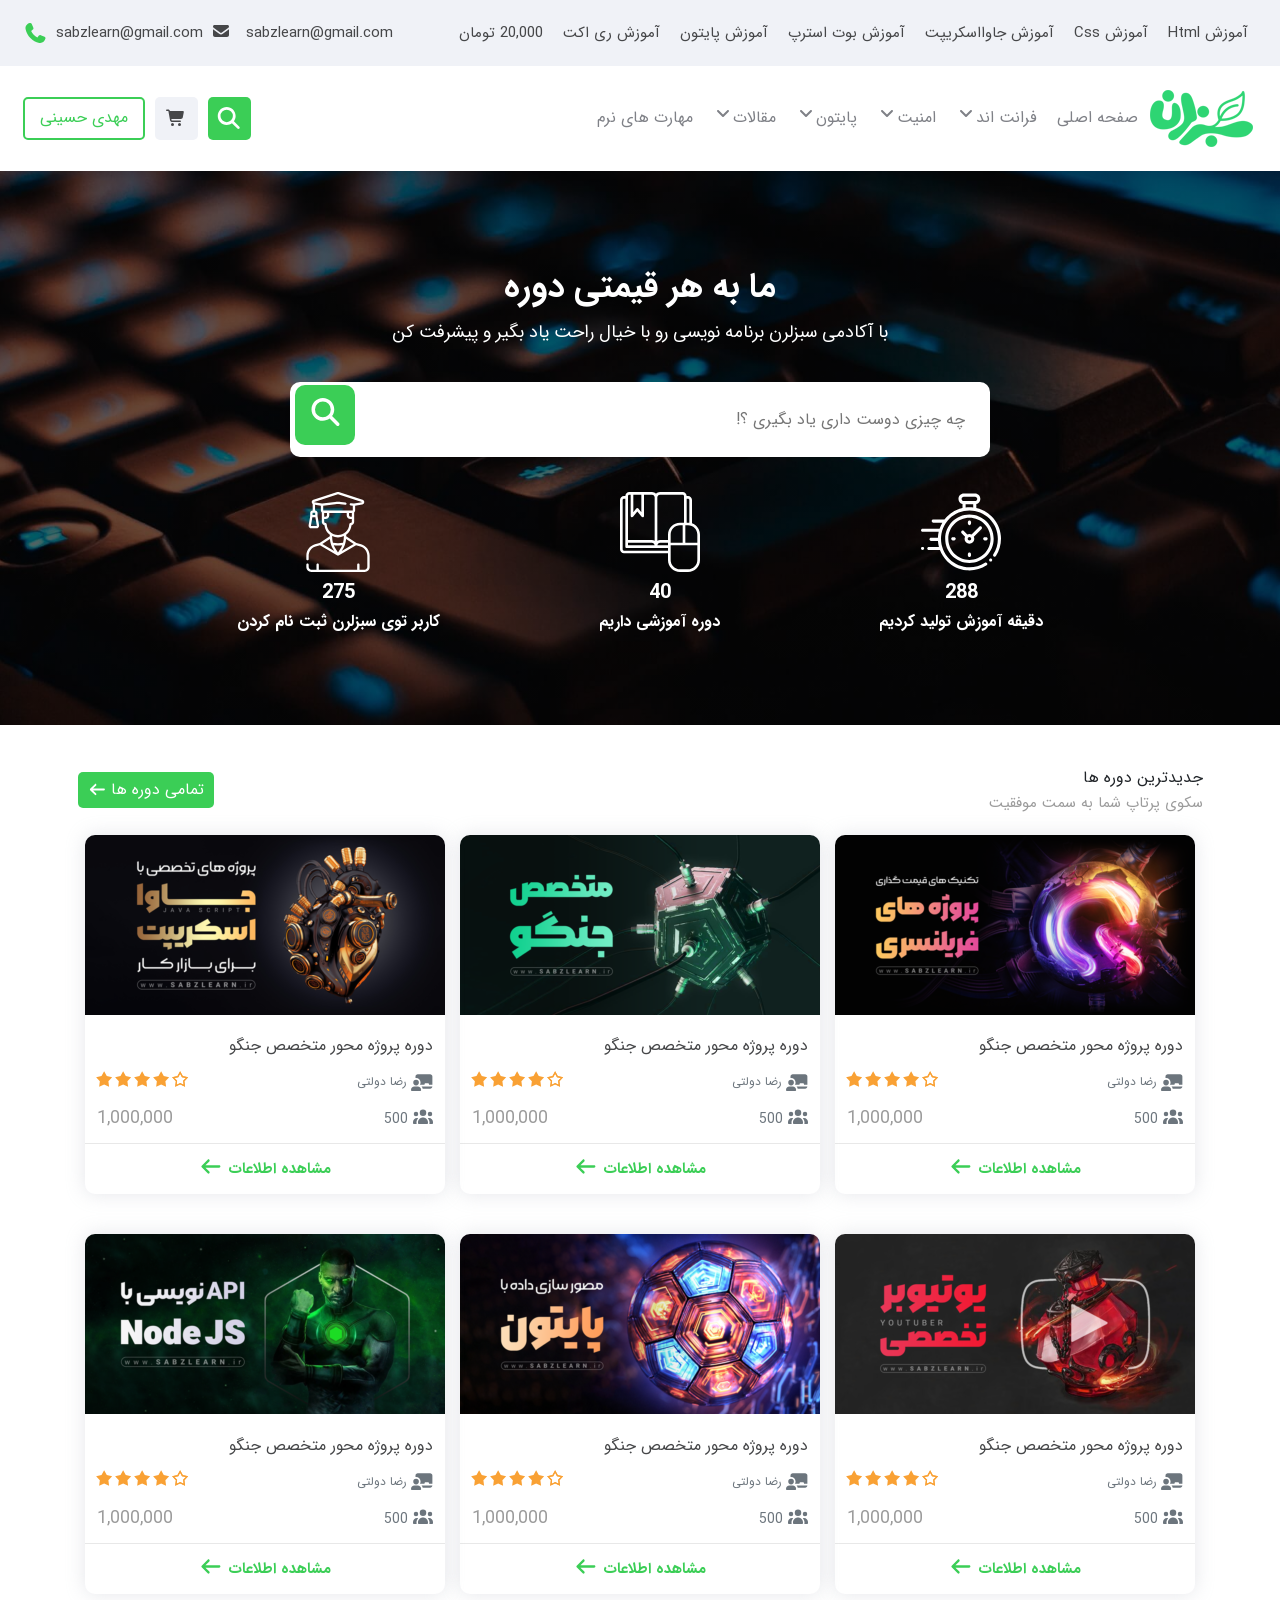
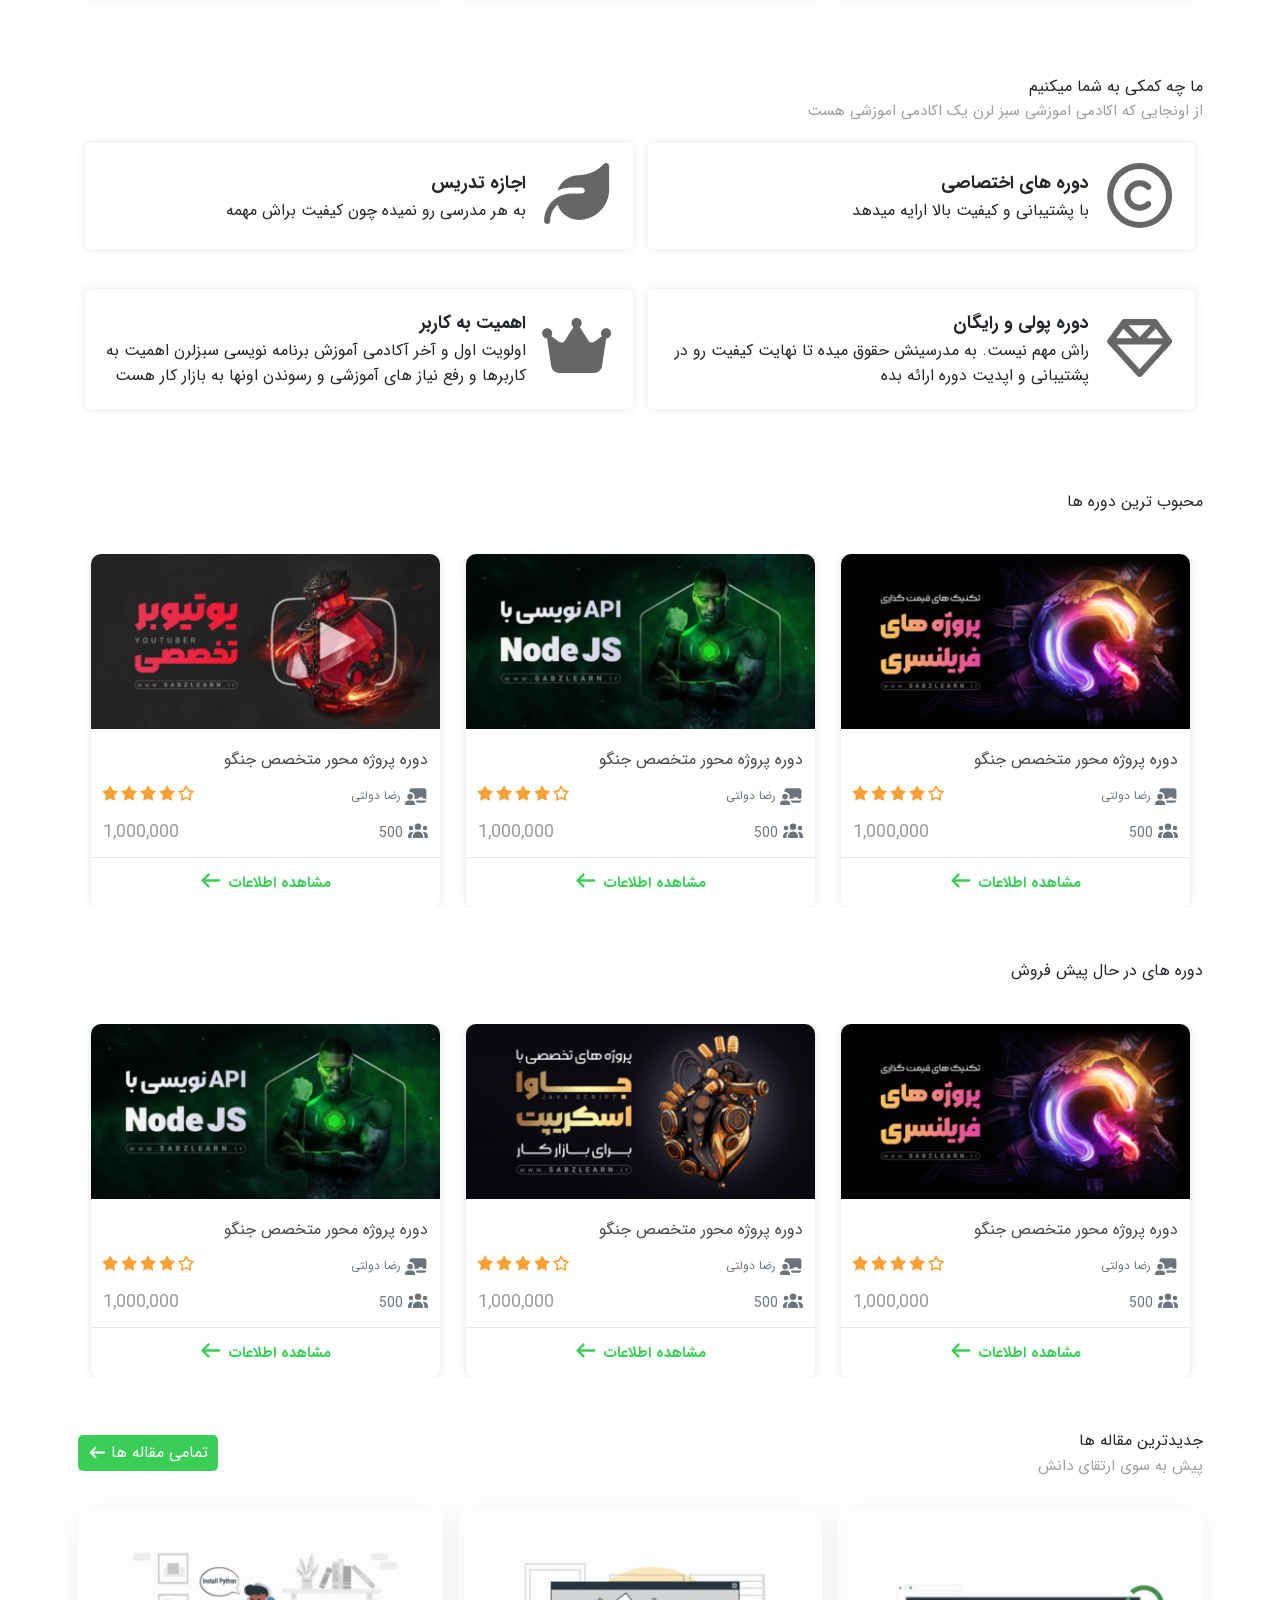
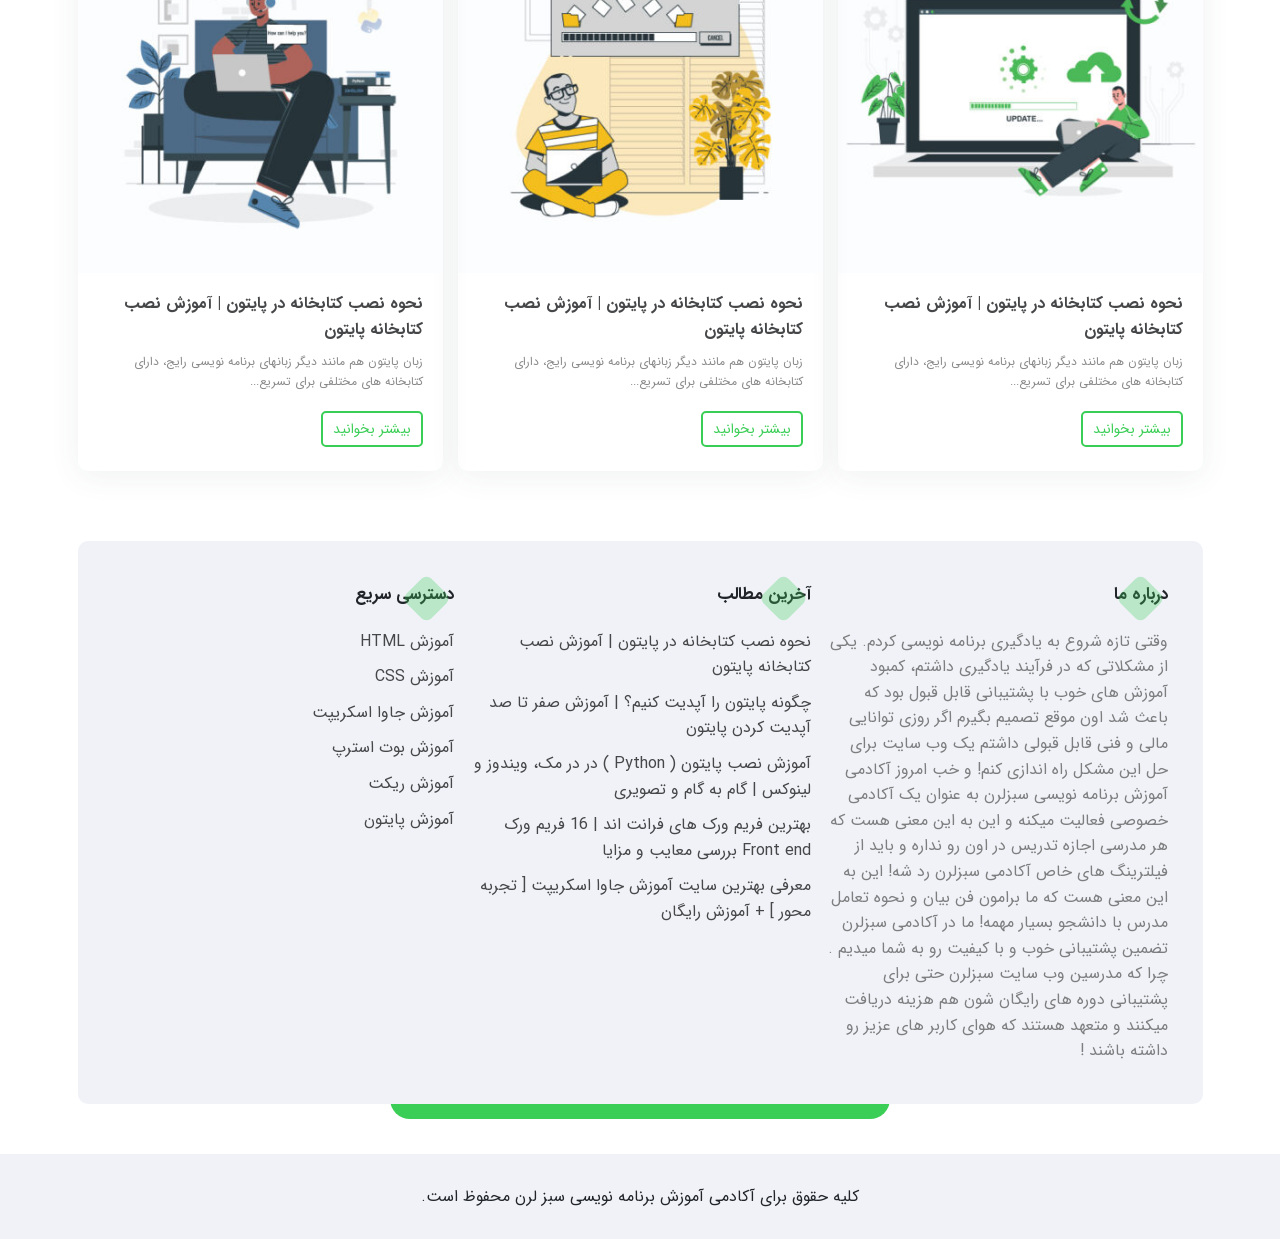
==== index.html @ 7face18c "feat(landing): add typewriter effect and animated counters for courses, minutes and users" ====
<!DOCTYPE html>
<html lang="en">
  <head>
    <meta charset="UTF-8" />
    <meta name="viewport" content="width=device-width, initial-scale=1.0" />
    <title>سبز لرن | صفحه اصلی</title>
    <link rel="stylesheet" href="./vendor/SwiperSlider/swiper-bundle.min.css" />
    <!-- link bootstrap  -->
    <link rel="stylesheet" href="./vendor/bootStrap/bootstrap.min.css" />
    <!-- link font Awesome -->
    <link rel="stylesheet" href="./vendor/fontAwesome/all.min.css" />
    <!-- link rest css -->
    <link rel="stylesheet" href="./css/reset.css" />
    <!-- link css -->
    <link rel="stylesheet" href="./css/index.css" />
  </head>
  <body>
    <!-- Start Header Site -->
    <header class="header">
      <div class="top-bar">
        <div class="container-fluid">
          <div class="top-bar__content">
            <div class="top-bar__right">
              <ul class="top-bar__menu">
                <li class="top-bar__item">
                  <a href="#" class="top-bar__link">آموزش Html</a>
                </li>
                <li class="top-bar__item">
                  <a href="#" class="top-bar__link">آموزش Css</a>
                </li>
                <li class="top-bar__item">
                  <a href="#" class="top-bar__link">آموزش جاوااسکریپت</a>
                </li>
                <li class="top-bar__item">
                  <a href="#" class="top-bar__link">آموزش بوت استرپ</a>
                </li>
                <li class="top-bar__item">
                  <a href="#" class="top-bar__link">آموزش پایتون</a>
                </li>
                <li class="top-bar__item">
                  <a href="#" class="top-bar__link">آموزش ری اکت</a>
                </li>
                <li class="top-bar__item">
                  <a href="#" class="top-bar__link">20,000 تومان </a>
                </li>
              </ul>
            </div>
            <div class="top-bar__left">
              <div class="top-bar__emil">
                <a href="#" class="top-bar__emil-text top-bar__link"
                  >sabzlearn@gmail.com</a
                >
                <i class="fas fa-envelope top-bar__emil-icon"></i>
              </div>
              <div class="top-bar__phone">
                <a href="#" class="top-bar__phone-text top-bar__link"
                  >sabzlearn@gmail.com</a
                >
                <i class="fas fa-phone top-bar__phone-icon"></i>
              </div>
            </div>
          </div>
        </div>
      </div>

      <div class="main-header">
        <div class="container-fluid">
          <div class="main-header__content">
            <div class="main-header__right">
              <img
                src="./images/logo/Logo.png"
                alt="لوگوی سبز لرن"
                class="main-header__logo"
              />

              <ul class="main-header__menu">
                <li class="main-header__item">
                  <a href="#" class="main-header__link">صفحه اصلی</a>
                </li>

                <li class="main-header__item">
                  <a href="#" class="main-header__link">
                    فرانت اند
                    <i
                      class="fas fa-angle-down"
                      class="main-header__link-icon"
                    ></i>

                    <ul class="main-header__dropdown">
                      <li class="main-header__dropdown-item">
                        <a href="#" class="main-header__dropdown-link"
                          >آموزش Html</a
                        >
                      </li>
                      <li class="main-header__dropdown-item">
                        <a href="#" class="main-header__dropdown-link"
                          >آموزش Css</a
                        >
                      </li>
                      <li class="main-header__dropdown-item">
                        <a href="#" class="main-header__dropdown-link"
                          >آموزش جاوااسکریپت</a
                        >
                      </li>
                      <li class="main-header__dropdown-item">
                        <a href="#" class="main-header__dropdown-link"
                          >آموزش FlexBox</a
                        >
                      </li>
                      <li class="main-header__dropdown-item">
                        <a href="#" class="main-header__dropdown-link"
                          >آموزش جامع React</a
                        >
                      </li>
                    </ul>
                  </a>
                </li>

                <li class="main-header__item">
                  <a href="#" class="main-header__link">
                    امنیت
                    <i
                      class="fas fa-angle-down"
                      class="main-header__link-icon"
                    ></i>
                    <ul class="main-header__dropdown">
                      <li class="main-header__dropdown-item">
                        <a href="#" class="main-header__dropdown-link"
                          >آموزش کالی لینوکس</a
                        >
                      </li>
                      <li class="main-header__dropdown-item">
                        <a href="#" class="main-header__dropdown-link"
                          >آموزش پایتون سیاه</a
                        >
                      </li>
                      <li class="main-header__dropdown-item">
                        <a href="#" class="main-header__dropdown-link">
                          آموزش جاوااسکریپت سیاه
                        </a>
                      </li>
                      <li class="main-header__dropdown-item">
                        <a href="#" class="main-header__dropdown-link"
                          >آموزش شبکه</a
                        >
                      </li>
                    </ul>
                  </a>
                </li>

                <li class="main-header__item">
                  <a href="#" class="main-header__link">
                    پایتون
                    <i
                      class="fas fa-angle-down"
                      class="main-header__link-icon"
                    ></i>
                    <ul class="main-header__dropdown">
                      <li class="main-header__dropdown-item">
                        <a href="#" class="main-header__dropdown-link"
                          >آموزش پایتون</a
                        >
                      </li>

                      <li class="main-header__dropdown-item">
                        <a href="#" class="main-header__dropdown-link">
                          متخصص جنگو
                        </a>
                      </li>
                      <li class="main-header__dropdown-item">
                        <a href="#" class="main-header__dropdown-link">
                          پروژه های کاربری با پایتون
                        </a>
                      </li>
                      <li class="main-header__dropdown-item">
                        <a href="#" class="main-header__dropdown-link">
                          ترفند های کاربردی پایتون</a
                        >
                      </li>
                    </ul>
                  </a>
                </li>

                <li class="main-header__item">
                  <a href="#" class="main-header__link">
                    مقالات
                    <i
                      class="fas fa-angle-down"
                      class="main-header__link-icon"
                    ></i>
                    <ul class="main-header__dropdown">
                      <li class="main-header__dropdown-item">
                        <a href="#" class="main-header__dropdown-link">
                          توسعه وب
                        </a>
                      </li>
                      <li class="main-header__dropdown-item">
                        <a href="#" class="main-header__dropdown-link">
                          پایتون
                        </a>
                      </li>
                      <li class="main-header__dropdown-item">
                        <a href="#" class="main-header__dropdown-link">
                          جاوااسکریپت
                        </a>
                      </li>
                      <li class="main-header__dropdown-item">
                        <a href="#" class="main-header__dropdown-link"> شبکه</a>
                      </li>
                    </ul>
                  </a>
                </li>

                <li class="main-header__item">
                  <a href="#" class="main-header__link"> مهارت های نرم </a>
                </li>
              </ul>
            </div>
            <div class="main-header__left">
              <a href="#" class="main-header__search-btn">
                <i class="fas fa-search main-header__search-icon"></i>
              </a>
              <a href="#" class="main-header__cart-btn">
                <i class="fas fa-shopping-cart main-header__card-icon"></i>
              </a>
              <a href="#" class="main-header__profile">
                <span class="main-header__profile-text"> مهدی حسینی</span>
              </a>
            </div>
          </div>
        </div>
      </div>
    </header>
    <!-- Finish Header Site -->

    <!-- Start Landing Site -->
    <section class="landing">
      <div class="container">
        <h1 class="landing__title">
          <!-- ما به هر قیمتی دوره آموزشی تولید نمیکنیم ! -->
        </h1>
        <h2 class="landing__subtitle">
          با آکادمی سبزلرن برنامه نویسی رو با خیال راحت یاد بگیر و پیشرفت کن
        </h2>
        <!-- Container Searchbar Section -->
        <div class="landing__searchbar">
          <input
            type="text"
            name=""
            id=""
            class="landing__searchbar-input"
            placeholder="چه چیزی دوست داری یاد بگیری ؟!"
          />
          <!-- Icon Searchbar Section -->
          <button class="landing__searchbar-btn" type="submit">
            <i class="fas fa-search landing__searchbar-icon"></i>
          </button>
        </div>
        <!-- Container Status Section -->
        <div class="landing-status">
          <!-- Status Items -->
          <div class="landing-status__item">
            <svg
              xmlns="http://www.w3.org/2000/svg"
              xmlns:xlink="http://www.w3.org/1999/xlink"
              id="Layer_1"
              x="0px"
              y="0px"
              viewBox="0 0 511.992 511.992"
              style="enable-background: new 0 0 511.992 511.992"
              xml:space="preserve"
              width="80"
              height="80"
            >
              <g id="XMLID_806_">
                <g id="XMLID_386_">
                  <path
                    id="XMLID_389_"
                    d="M511.005,279.646c-4.597-46.238-25.254-89.829-58.168-122.744    c-28.128-28.127-62.556-46.202-98.782-54.239V77.255c14.796-3.681,25.794-17.074,25.794-32.993c0-18.748-15.252-34-34-34h-72    c-18.748,0-34,15.252-34,34c0,15.918,10.998,29.311,25.793,32.993v25.479c-36.115,8.071-70.429,26.121-98.477,54.169    c-6.138,6.138-11.798,12.577-16.979,19.269c-0.251-0.019-0.502-0.038-0.758-0.038H78.167c-5.522,0-10,4.477-10,10s4.478,10,10,10    h58.412c-7.332,12.275-13.244,25.166-17.744,38.436H10c-5.522,0-10,4.477-10,10s4.478,10,10,10h103.184    c-2.882,12.651-4.536,25.526-4.963,38.437H64c-5.522,0-10,4.477-10,10s4.478,10,10,10h44.54    c0.844,12.944,2.925,25.82,6.244,38.437H50c-5.522,0-10,4.477-10,10s4.478,10,10,10h71.166    c9.81,25.951,25.141,50.274,45.999,71.132c32.946,32.946,76.582,53.608,122.868,58.181c6.606,0.652,13.217,0.975,19.819,0.975    c39.022,0,77.548-11.293,110.238-32.581c4.628-3.014,5.937-9.209,2.923-13.837s-9.209-5.937-13.837-2.923    c-71.557,46.597-167.39,36.522-227.869-23.957c-70.962-70.962-70.962-186.425,0-257.388c70.961-70.961,186.424-70.961,257.387,0    c60.399,60.4,70.529,156.151,24.086,227.673c-3.008,4.632-1.691,10.826,2.94,13.833c4.634,3.008,10.826,1.691,13.833-2.941    C504.367,371.396,515.537,325.241,511.005,279.646z M259.849,44.263c0-7.72,6.28-14,14-14h72c7.72,0,14,6.28,14,14s-6.28,14-14,14    h-1.794h-68.413h-1.793C266.129,58.263,259.849,51.982,259.849,44.263z M285.642,99.296V78.263h48.413v20.997    C317.979,97.348,301.715,97.36,285.642,99.296z"
                  ></path>
                  <path
                    id="XMLID_391_"
                    d="M445.77,425.5c-2.64,0-5.21,1.07-7.069,2.93c-1.87,1.86-2.931,4.44-2.931,7.07    c0,2.63,1.061,5.21,2.931,7.07c1.859,1.87,4.43,2.93,7.069,2.93c2.63,0,5.2-1.06,7.07-2.93c1.86-1.86,2.93-4.44,2.93-7.07    c0-2.63-1.069-5.21-2.93-7.07C450.97,426.57,448.399,425.5,445.77,425.5z"
                  ></path>
                  <path
                    id="XMLID_394_"
                    d="M310.001,144.609c-85.538,0-155.129,69.59-155.129,155.129s69.591,155.129,155.129,155.129    s155.129-69.59,155.129-155.129S395.539,144.609,310.001,144.609z M310.001,434.867c-74.511,0-135.129-60.619-135.129-135.129    s60.618-135.129,135.129-135.129S445.13,225.228,445.13,299.738S384.512,434.867,310.001,434.867z"
                  ></path>
                  <path
                    id="XMLID_397_"
                    d="M373.257,222.34l-49.53,49.529c-4.142-2.048-8.801-3.205-13.726-3.205c-4.926,0-9.584,1.157-13.726,3.205    l-22.167-22.167c-3.906-3.905-10.236-3.905-14.143,0c-3.905,3.905-3.905,10.237,0,14.142l22.167,22.167    c-2.049,4.142-3.205,8.801-3.205,13.726c0,17.134,13.939,31.074,31.074,31.074s31.074-13.94,31.074-31.074    c0-4.925-1.157-9.584-3.205-13.726l48.076-48.076v0l1.453-1.453c3.905-3.905,3.905-10.237,0-14.142    S377.164,218.435,373.257,222.34z M310.001,310.812c-6.106,0-11.074-4.968-11.074-11.074s4.968-11.074,11.074-11.074    s11.074,4.968,11.074,11.074S316.107,310.812,310.001,310.812z"
                  ></path>
                  <path
                    id="XMLID_398_"
                    d="M416.92,289.86h-9.265c-5.522,0-10,4.477-10,10s4.478,10,10,10h9.265c5.522,0,10-4.477,10-10    S422.442,289.86,416.92,289.86z"
                  ></path>
                  <path
                    id="XMLID_399_"
                    d="M212.346,289.616h-9.264c-5.522,0-10,4.477-10,10s4.478,10,10,10h9.264c5.522,0,10-4.477,10-10    S217.868,289.616,212.346,289.616z"
                  ></path>
                  <path
                    id="XMLID_400_"
                    d="M310.123,212.083c5.522,0,10-4.477,10-10v-9.264c0-5.523-4.478-10-10-10s-10,4.477-10,10v9.264    C300.123,207.606,304.601,212.083,310.123,212.083z"
                  ></path>
                  <path
                    id="XMLID_424_"
                    d="M309.879,387.393c-5.522,0-10,4.477-10,10v9.264c0,5.523,4.478,10,10,10s10-4.477,10-10v-9.264    C319.879,391.87,315.401,387.393,309.879,387.393z"
                  ></path>
                  <path
                    id="XMLID_425_"
                    d="M10,351.44c-2.63,0-5.21,1.07-7.07,2.93c-1.86,1.86-2.93,4.44-2.93,7.07c0,2.64,1.069,5.21,2.93,7.07    s4.44,2.93,7.07,2.93s5.21-1.07,7.069-2.93c1.86-1.86,2.931-4.44,2.931-7.07s-1.07-5.21-2.931-7.07    C15.21,352.51,12.63,351.44,10,351.44z"
                  ></path>
                </g>
              </g>
            </svg>
            <span class="landing-status__count" id="minutes-counter">31,320</span>
            <span class="landing-status__text">دقیقه آموزش تولید کردیم</span>
          </div>
          <!-- Status Items -->
          <div class="landing-status__item">
            <svg
              xmlns="http://www.w3.org/2000/svg"
              xmlns:xlink="http://www.w3.org/1999/xlink"
              id="Capa_1"
              x="0px"
              y="0px"
              viewBox="0 0 512 512"
              style="enable-background: new 0 0 512 512"
              xml:space="preserve"
              width="80"
              height="80"
            >
              <g>
                <g>
                  <path
                    d="M460.8,200.748V51.2c-0.015-14.132-11.468-25.585-25.6-25.6h-8.533c-0.015-14.132-11.468-25.585-25.6-25.6H256    c-9.841,0.032-19.182,4.337-25.6,11.796C223.982,4.337,214.641,0.032,204.8,0H59.733c-14.132,0.015-25.585,11.468-25.6,25.6H25.6    C11.468,25.615,0.015,37.068,0,51.2v315.733c0.015,14.132,11.468,25.585,25.6,25.6h281.6V435.2    c0.049,42.395,34.405,76.751,76.8,76.8h51.2c42.395-0.049,76.751-34.405,76.8-76.8V273.067    C511.943,240.559,491.442,211.602,460.8,200.748z M426.667,42.667h8.533c4.71,0.006,8.527,3.823,8.533,8.533v145.57    c-2.833-0.326-5.682-0.494-8.533-0.503h-8.533V42.667z M85.333,17.067h51.2v112.208l-18.938-23.671    c-1.618-2.025-4.07-3.204-6.662-3.204c-2.592,0-5.044,1.179-6.662,3.204l-18.938,23.671V17.067z M51.2,25.6    c0.006-4.71,3.823-8.527,8.533-8.533h8.533V153.6c-0.002,3.625,2.287,6.854,5.708,8.054c3.42,1.2,7.225,0.107,9.488-2.725    l27.471-34.337l27.471,34.337c1.618,2.026,4.07,3.205,6.662,3.204c2.264,0.002,4.435-0.897,6.036-2.497    c1.601-1.601,2.499-3.772,2.497-6.036V17.067h51.2c9.422,0.009,17.057,7.645,17.067,17.067v278.34    c-5.344-3.407-11.542-5.235-17.879-5.274H51.2V25.6z M51.2,324.267h152.788c9.391,0.329,17.019,7.693,17.678,17.067H51.2V324.267z     M307.2,375.467H25.6c-4.71-0.006-8.527-3.823-8.533-8.533V51.2c0.006-4.71,3.823-8.527,8.533-8.533h8.533v307.2    c0,4.713,3.82,8.533,8.533,8.533H307.2V375.467z M307.2,341.333h-68.066c0.671-9.384,8.317-16.748,17.72-17.067H307.2V341.333z     M307.2,307.2h-50.346c-6.352,0.038-12.565,1.871-17.921,5.286V34.133c0.009-9.422,7.645-17.057,17.067-17.067h145.067    c4.71,0.006,8.527,3.823,8.533,8.533v170.667H384c-42.395,0.049-76.751,34.405-76.8,76.8V307.2z M401.067,213.333v110.933h-76.8    v-51.2c0.037-32.974,26.759-59.696,59.733-59.733H401.067z M494.933,435.2c-0.037,32.974-26.759,59.696-59.733,59.733H384    c-32.974-0.037-59.696-26.759-59.733-59.733v-93.867h170.667V435.2z M494.933,324.267h-76.8V213.333H435.2    c32.974,0.037,59.696,26.759,59.733,59.733V324.267z"
                  ></path>
                </g>
              </g>
              <g></g>
              <g></g>
              <g></g>
              <g></g>
              <g></g>
              <g></g>
              <g></g>
              <g></g>
              <g></g>
              <g></g>
              <g></g>
              <g></g>
              <g></g>
              <g></g>
              <g></g>
            </svg>
            <span class="landing-status__count" id="courses-count">40</span>
            <span class="landing-status__text">دوره آموزشی داریم</span>
          </div>
          <!-- Status Items -->
          <div class="landing-status__item">
            <svg
              xmlns="http://www.w3.org/2000/svg"
              id="Capa_1"
              height="80"
              viewBox="0 0 512 512"
              width="80"
            >
              <g>
                <path
                  d="m403.802 334.499-30.049-8.823-65.376-42.701v-9.784c18.928-14.277 31.926-36.1 34.342-61.115 9.493-1.528 16.766-9.777 16.766-19.693v-26.905c0-.104-.011-.206-.016-.31v-34.082c3.782-2.708 6.182-7.119 6.182-12.067v-31.19l45.117-7.685c7.415-1.263 12.747-7.152 13.271-14.655.522-7.503-3.941-14.075-11.108-16.354l-152.097-48.378c-3.174-1.01-6.526-1.009-9.698-.001l-152.099 48.379c-7.167 2.279-11.631 8.851-11.108 16.353.332 4.767 2.61 8.877 6.126 11.569v40.787h-.372c-8.565 0-15.533 6.968-15.533 15.533v20.246l-10.027 58.852c-1.733 10.179 6.107 19.496 16.457 19.496h33.949c10.327 0 18.194-9.295 16.457-19.497l-10.027-58.851v-20.246c0-8.565-6.968-15.533-15.533-15.533h-.371v-36.363l37.294 6.352v31.186c0 4.927 2.389 9.331 6.153 12.043l.014 34.419v26.902c0 9.917 7.273 18.165 16.766 19.693 2.415 25.001 15.399 46.814 34.309 61.092v9.83l-65.362 42.693-30.025 8.813c-32.129 9.43-54.815 38.927-54.815 73.215v22.352c0 4.142 3.357 7.5 7.5 7.5s7.5-3.357 7.5-7.5v-22.352c0-27.024 18.109-51.213 44.04-58.823l27.976-8.212 111.766 66.413c2.269 1.348 5.271 1.42 7.662 0l111.773-66.417 27.973 8.212c25.927 7.612 44.036 31.8 44.036 58.822v72.438c0 9.291-7.559 16.85-16.85 16.85h-33.057v-32.328c0-4.142-3.357-7.5-7.5-7.5-4.142 0-7.5 3.357-7.5 7.5v32.328h-245.448v-32.328c0-4.142-3.357-7.5-7.5-7.5s-7.5 3.357-7.5 7.5v32.328h-33.023c-9.291 0-16.85-7.559-16.85-16.85v-15.022c0-4.142-3.357-7.5-7.5-7.5s-7.5 3.357-7.5 7.5v15.021c0 17.562 14.287 31.849 31.849 31.849h341.527c17.562 0 31.849-14.287 31.849-31.849v-72.438c0-33.48-21.912-63.555-54.81-73.214zm-285.274-117.528h-33.948c-1.049 0-1.849-.937-1.671-1.978l9.07-53.236h19.15l9.07 53.235c.177 1.039-.617 1.979-1.671 1.979zm-8.569-83.594v13.381h-16.811v-13.381c0-.295.239-.534.534-.534h15.742c.296-.001.535.239.535.534zm119.218 239.794 2.985 4.588-76.569-45.497 48.601-31.745c2.204 25.86 10.728 50.745 24.983 72.654zm-.052-32.375c17.653 2.508 36.087 2.51 53.75 0-3.413 8.398-7.619 16.502-12.624 24.196l-14.251 21.904-14.251-21.904c-5.005-7.694-9.211-15.798-12.624-24.196zm53.698 32.375c14.255-21.909 22.779-46.794 24.982-72.654l48.601 31.744-76.568 45.498zm43.871-239.292h17.776v24.098h-8.823c-4.937 0-8.954-4.016-8.954-8.953v-15.145zm-223.111-70.45 152.101-48.38c.195-.062.405-.063.603.001l152.1 48.379c.314.1.745.236.69 1.017-.055.78-.5.855-.826.911l-50.288 8.565-18.88-2.335c-4.108-.509-7.854 2.413-8.363 6.523-.508 4.111 2.413 7.855 6.523 8.363l13.41 1.659v30.748l-189.305-.007v-30.742l77.607-9.603c11.304-1.397 22.764-1.397 34.06 0l29.373 3.633c4.11.509 7.855-2.412 8.364-6.522.509-4.111-2.412-7.855-6.522-8.364l-29.373-3.633c-12.517-1.549-25.217-1.549-37.743 0l-83.094 10.282-50.303-8.567c-.326-.056-.771-.131-.826-.911-.054-.781.377-.918.692-1.017zm63.928 94.548-.01-24.098h17.805v15.146c0 4.936-4.016 8.953-8.954 8.953h-8.841zm16.507 50.244c-.386-6.107-5.462-10.891-11.555-10.891-2.729 0-4.949-2.22-4.949-4.948v-19.405h8.838c13.207 0 23.953-10.745 23.953-23.952v-15.146h111.389v15.146c0 13.207 10.746 23.952 23.953 23.952h8.838v19.405c0 2.728-2.22 4.948-4.949 4.948-6.093 0-11.169 4.784-11.555 10.892-2.389 37.869-34.007 67.534-71.982 67.534s-69.592-29.665-71.981-67.535zm71.982 82.534c13.339 0 26.017-3.05 37.378-8.473v4.753c0 12.823-1.73 25.472-5.061 37.672-20.382 3.886-43.425 4.043-64.634 0-3.331-12.199-5.061-24.848-5.061-37.672 0-.159-.022-.314-.032-.471-.002-.031.001-.062-.001-.093v-4.204c11.369 5.432 24.059 8.488 37.411 8.488z"
                ></path>
              </g>
            </svg>
            <span class="landing-status__count" id="users-counter">69,857</span>
            <span class="landing-status__text"
              >کاربر توی سبزلرن ثبت نام کردن</span
            >
          </div>
        </div>
      </div>
    </section>
    <!-- Finish Landing Site -->

    <!-- Start Latest Courses -->

    <div class="courses">
      <div class="container">
        <div class="courses-header">
          <div class="courses-header__right">
            <span class="courses-header__title title">جدیدترین دوره ها</span>
            <span class="courses-header__text"
              >سکوی پرتاپ شما به سمت موفقیت</span
            >
          </div>
          <div class="courses-header__left">
            <a href="#" class="courses-header__link">
              تمامی دوره ها
              <i class="fas fa-arrow-left courses-header__icon"></i>
            </a>
          </div>
        </div>

        <div class="courses-content">
          <div class="container">
            <div class="row">
              <div class="col-4">
                <div class="course-box">
                  <a href="#">
                    <img
                      src="images/courses/fareelancer.png"
                      alt="Course img"
                      class="course-box__img"
                    />
                  </a>
                  <div class="course-box__main">
                    <a href="#" class="course-box__title"
                      >دوره پروژه محور متخصص جنگو</a
                    >

                    <div class="course-box__rating-teacher">
                      <div class="course-box__teacher">
                        <i
                          class="fas fa-chalkboard-teacher course-box__teacher-icon"
                        ></i>
                        <a href="#" class="course-box__teacher-link"
                          >رضا دولتی</a
                        >
                      </div>
                      <div class="course-box__rating">
                        <img
                          src="images/svgs/star.svg"
                          alt="rating"
                          class="course-box__star"
                        />
                        <img
                          src="images/svgs/star_fill.svg"
                          alt="rating"
                          class="course-box__star"
                        />
                        <img
                          src="images/svgs/star_fill.svg"
                          alt="rating"
                          class="course-box__star"
                        />
                        <img
                          src="images/svgs/star_fill.svg"
                          alt="rating"
                          class="course-box__star"
                        />
                        <img
                          src="images/svgs/star_fill.svg"
                          alt="rating"
                          class="course-box__star"
                        />
                      </div>
                    </div>

                    <div class="course-box__status">
                      <div class="course-box__users">
                        <i class="fas fa-users course-box__users-icon"></i>
                        <span class="course-box__users-text">500</span>
                      </div>
                      <span class="course-box__price">1,000,000</span>
                    </div>
                  </div>

                  <div class="course-box__footer">
                    <a href="#" class="course-box__footer-link">
                      مشاهده اطلاعات
                      <i class="fas fa-arrow-left course-box__footer-icon"></i>
                    </a>
                  </div>
                </div>
              </div>
              <div class="col-4">
                <div class="course-box">
                  <a href="#">
                    <img
                      src="images/courses/jango.png"
                      alt="Course img"
                      class="course-box__img"
                    />
                  </a>
                  <div class="course-box__main">
                    <a href="#" class="course-box__title"
                      >دوره پروژه محور متخصص جنگو</a
                    >

                    <div class="course-box__rating-teacher">
                      <div class="course-box__teacher">
                        <i
                          class="fas fa-chalkboard-teacher course-box__teacher-icon"
                        ></i>
                        <a href="#" class="course-box__teacher-link"
                          >رضا دولتی</a
                        >
                      </div>
                      <div class="course-box__rating">
                        <img
                          src="images/svgs/star.svg"
                          alt="rating"
                          class="course-box__star"
                        />
                        <img
                          src="images/svgs/star_fill.svg"
                          alt="rating"
                          class="course-box__star"
                        />
                        <img
                          src="images/svgs/star_fill.svg"
                          alt="rating"
                          class="course-box__star"
                        />
                        <img
                          src="images/svgs/star_fill.svg"
                          alt="rating"
                          class="course-box__star"
                        />
                        <img
                          src="images/svgs/star_fill.svg"
                          alt="rating"
                          class="course-box__star"
                        />
                      </div>
                    </div>

                    <div class="course-box__status">
                      <div class="course-box__users">
                        <i class="fas fa-users course-box__users-icon"></i>
                        <span class="course-box__users-text">500</span>
                      </div>
                      <span class="course-box__price">1,000,000</span>
                    </div>
                  </div>

                  <div class="course-box__footer">
                    <a href="#" class="course-box__footer-link">
                      مشاهده اطلاعات
                      <i class="fas fa-arrow-left course-box__footer-icon"></i>
                    </a>
                  </div>
                </div>
              </div>
              <div class="col-4">
                <div class="course-box">
                  <a href="#">
                    <img
                      src="images/courses/js_project.png"
                      alt="Course img"
                      class="course-box__img"
                    />
                  </a>
                  <div class="course-box__main">
                    <a href="#" class="course-box__title"
                      >دوره پروژه محور متخصص جنگو</a
                    >

                    <div class="course-box__rating-teacher">
                      <div class="course-box__teacher">
                        <i
                          class="fas fa-chalkboard-teacher course-box__teacher-icon"
                        ></i>
                        <a href="#" class="course-box__teacher-link"
                          >رضا دولتی</a
                        >
                      </div>
                      <div class="course-box__rating">
                        <img
                          src="images/svgs/star.svg"
                          alt="rating"
                          class="course-box__star"
                        />
                        <img
                          src="images/svgs/star_fill.svg"
                          alt="rating"
                          class="course-box__star"
                        />
                        <img
                          src="images/svgs/star_fill.svg"
                          alt="rating"
                          class="course-box__star"
                        />
                        <img
                          src="images/svgs/star_fill.svg"
                          alt="rating"
                          class="course-box__star"
                        />
                        <img
                          src="images/svgs/star_fill.svg"
                          alt="rating"
                          class="course-box__star"
                        />
                      </div>
                    </div>

                    <div class="course-box__status">
                      <div class="course-box__users">
                        <i class="fas fa-users course-box__users-icon"></i>
                        <span class="course-box__users-text">500</span>
                      </div>
                      <span class="course-box__price">1,000,000</span>
                    </div>
                  </div>

                  <div class="course-box__footer">
                    <a href="#" class="course-box__footer-link">
                      مشاهده اطلاعات
                      <i class="fas fa-arrow-left course-box__footer-icon"></i>
                    </a>
                  </div>
                </div>
              </div>
              <div class="col-4">
                <div class="course-box">
                  <a href="#">
                    <img
                      src="images/courses/youtuber.png"
                      alt="Course img"
                      class="course-box__img"
                    />
                  </a>
                  <div class="course-box__main">
                    <a href="#" class="course-box__title"
                      >دوره پروژه محور متخصص جنگو</a
                    >

                    <div class="course-box__rating-teacher">
                      <div class="course-box__teacher">
                        <i
                          class="fas fa-chalkboard-teacher course-box__teacher-icon"
                        ></i>
                        <a href="#" class="course-box__teacher-link"
                          >رضا دولتی</a
                        >
                      </div>
                      <div class="course-box__rating">
                        <img
                          src="images/svgs/star.svg"
                          alt="rating"
                          class="course-box__star"
                        />
                        <img
                          src="images/svgs/star_fill.svg"
                          alt="rating"
                          class="course-box__star"
                        />
                        <img
                          src="images/svgs/star_fill.svg"
                          alt="rating"
                          class="course-box__star"
                        />
                        <img
                          src="images/svgs/star_fill.svg"
                          alt="rating"
                          class="course-box__star"
                        />
                        <img
                          src="images/svgs/star_fill.svg"
                          alt="rating"
                          class="course-box__star"
                        />
                      </div>
                    </div>

                    <div class="course-box__status">
                      <div class="course-box__users">
                        <i class="fas fa-users course-box__users-icon"></i>
                        <span class="course-box__users-text">500</span>
                      </div>
                      <span class="course-box__price">1,000,000</span>
                    </div>
                  </div>

                  <div class="course-box__footer">
                    <a href="#" class="course-box__footer-link">
                      مشاهده اطلاعات
                      <i class="fas fa-arrow-left course-box__footer-icon"></i>
                    </a>
                  </div>
                </div>
              </div>
              <div class="col-4">
                <div class="course-box">
                  <a href="#">
                    <img
                      src="images/courses/python.png"
                      alt="Course img"
                      class="course-box__img"
                    />
                  </a>
                  <div class="course-box__main">
                    <a href="#" class="course-box__title"
                      >دوره پروژه محور متخصص جنگو</a
                    >

                    <div class="course-box__rating-teacher">
                      <div class="course-box__teacher">
                        <i
                          class="fas fa-chalkboard-teacher course-box__teacher-icon"
                        ></i>
                        <a href="#" class="course-box__teacher-link"
                          >رضا دولتی</a
                        >
                      </div>
                      <div class="course-box__rating">
                        <img
                          src="images/svgs/star.svg"
                          alt="rating"
                          class="course-box__star"
                        />
                        <img
                          src="images/svgs/star_fill.svg"
                          alt="rating"
                          class="course-box__star"
                        />
                        <img
                          src="images/svgs/star_fill.svg"
                          alt="rating"
                          class="course-box__star"
                        />
                        <img
                          src="images/svgs/star_fill.svg"
                          alt="rating"
                          class="course-box__star"
                        />
                        <img
                          src="images/svgs/star_fill.svg"
                          alt="rating"
                          class="course-box__star"
                        />
                      </div>
                    </div>

                    <div class="course-box__status">
                      <div class="course-box__users">
                        <i class="fas fa-users course-box__users-icon"></i>
                        <span class="course-box__users-text">500</span>
                      </div>
                      <span class="course-box__price">1,000,000</span>
                    </div>
                  </div>

                  <div class="course-box__footer">
                    <a href="#" class="course-box__footer-link">
                      مشاهده اطلاعات
                      <i class="fas fa-arrow-left course-box__footer-icon"></i>
                    </a>
                  </div>
                </div>
              </div>
              <div class="col-4">
                <div class="course-box">
                  <a href="#">
                    <img
                      src="images/courses/nodejs.png"
                      alt="Course img"
                      class="course-box__img"
                    />
                  </a>
                  <div class="course-box__main">
                    <a href="#" class="course-box__title"
                      >دوره پروژه محور متخصص جنگو</a
                    >

                    <div class="course-box__rating-teacher">
                      <div class="course-box__teacher">
                        <i
                          class="fas fa-chalkboard-teacher course-box__teacher-icon"
                        ></i>
                        <a href="#" class="course-box__teacher-link"
                          >رضا دولتی</a
                        >
                      </div>
                      <div class="course-box__rating">
                        <img
                          src="images/svgs/star.svg"
                          alt="rating"
                          class="course-box__star"
                        />
                        <img
                          src="images/svgs/star_fill.svg"
                          alt="rating"
                          class="course-box__star"
                        />
                        <img
                          src="images/svgs/star_fill.svg"
                          alt="rating"
                          class="course-box__star"
                        />
                        <img
                          src="images/svgs/star_fill.svg"
                          alt="rating"
                          class="course-box__star"
                        />
                        <img
                          src="images/svgs/star_fill.svg"
                          alt="rating"
                          class="course-box__star"
                        />
                      </div>
                    </div>

                    <div class="course-box__status">
                      <div class="course-box__users">
                        <i class="fas fa-users course-box__users-icon"></i>
                        <span class="course-box__users-text">500</span>
                      </div>
                      <span class="course-box__price">1,000,000</span>
                    </div>
                  </div>

                  <div class="course-box__footer">
                    <a href="#" class="course-box__footer-link">
                      مشاهده اطلاعات
                      <i class="fas fa-arrow-left course-box__footer-icon"></i>
                    </a>
                  </div>
                </div>
              </div>
            </div>
          </div>
        </div>
      </div>
    </div>

    <!-- Finish Latest Courses -->

    <!-- Start About Us -->

    <div class="about-us">
      <div class="container">
        <div class="about-us__header">
          <span class="about-us__title title">ما چه کمکی به شما میکنیم</span>
          <span class="about-us__subtitle"
            >از اونجایی که اکادمی اموزشی سبز لرن یک اکادمی اموزشی هست</span
          >
        </div>
        <div class="container">
          <div class="row">
            <div class="col-6">
              <div class="about-us__box">
                <div class="about-us__box-right">
                  <i class="far fa-copyright about-us__icon"></i>
                </div>
                <div class="about-us__box-left">
                  <span class="bout-us__box-title">دوره های اختصاصی</span>
                  <span class="bout-us__box-text"
                    >با پشتیبانی و کیفیت بالا ارایه میدهد</span
                  >
                </div>
              </div>
            </div>
            <div class="col-6">
              <div class="about-us__box">
                <div class="about-us__box-right">
                  <i class="fas fa-leaf about-us__icon"></i>
                </div>
                <div class="about-us__box-left">
                  <span class="bout-us__box-title"> اجازه تدریس</span>
                  <span class="bout-us__box-text"
                    >به هر مدرسی رو نمیده چون کیفیت براش مهمه</span
                  >
                </div>
              </div>
            </div>
            <div class="col-6">
              <div class="about-us__box">
                <div class="about-us__box-right">
                  <i class="far fa-gem about-us__icon"></i>
                </div>
                <div class="about-us__box-left">
                  <span class="bout-us__box-title">دوره پولی و رایگان</span>
                  <span class="bout-us__box-text"
                    >راش مهم نیست. به مدرسینش حقوق میده تا نهایت کیفیت رو در
                    پشتیبانی و اپدیت دوره ارائه بده</span
                  >
                </div>
              </div>
            </div>
            <div class="col-6">
              <div class="about-us__box">
                <div class="about-us__box-right">
                  <i class="fas fa-crown about-us__icon"></i>
                </div>
                <div class="about-us__box-left">
                  <span class="bout-us__box-title"> اهمیت به کاربر </span>
                  <span class="bout-us__box-text">
                    اولویت اول و آخر آکادمی آموزش برنامه نویسی سبزلرن اهمیت به
                    کاربرها و رفع نیاز های آموزشی و رسوندن اونها به بازار کار
                    هست
                  </span>
                </div>
              </div>
            </div>
          </div>
        </div>
      </div>
    </div>
    <!-- Finish About Us -->

    <!-- Start Popular Courses -->

    <div class="popular">
      <div class="container">
        <div class="popular__header">
          <span class="popular__title title">محبوب ترین دوره ها</span>
        </div>

        <div class="popular__slider">
          <div class="swiper swiper-container">
            <div class="swiper-wrapper">
              <div class="swiper-slide">
                <div class="course-box">
                  <a href="#">
                    <img
                      src="images/courses/fareelancer.png"
                      alt="Course img"
                      class="course-box__img"
                    />
                  </a>
                  <div class="course-box__main">
                    <a href="#" class="course-box__title"
                      >دوره پروژه محور متخصص جنگو</a
                    >

                    <div class="course-box__rating-teacher">
                      <div class="course-box__teacher">
                        <i
                          class="fas fa-chalkboard-teacher course-box__teacher-icon"
                        ></i>
                        <a href="#" class="course-box__teacher-link"
                          >رضا دولتی</a
                        >
                      </div>
                      <div class="course-box__rating">
                        <img
                          src="images/svgs/star.svg"
                          alt="rating"
                          class="course-box__star"
                        />
                        <img
                          src="images/svgs/star_fill.svg"
                          alt="rating"
                          class="course-box__star"
                        />
                        <img
                          src="images/svgs/star_fill.svg"
                          alt="rating"
                          class="course-box__star"
                        />
                        <img
                          src="images/svgs/star_fill.svg"
                          alt="rating"
                          class="course-box__star"
                        />
                        <img
                          src="images/svgs/star_fill.svg"
                          alt="rating"
                          class="course-box__star"
                        />
                      </div>
                    </div>

                    <div class="course-box__status">
                      <div class="course-box__users">
                        <i class="fas fa-users course-box__users-icon"></i>
                        <span class="course-box__users-text">500</span>
                      </div>
                      <span class="course-box__price">1,000,000</span>
                    </div>
                  </div>

                  <div class="course-box__footer">
                    <a href="#" class="course-box__footer-link">
                      مشاهده اطلاعات
                      <i class="fas fa-arrow-left course-box__footer-icon"></i>
                    </a>
                  </div>
                </div>
              </div>
              <div class="swiper-slide">
                <div class="course-box">
                  <a href="#">
                    <img
                      src="images/courses/nodejs.png"
                      alt="Course img"
                      class="course-box__img"
                    />
                  </a>
                  <div class="course-box__main">
                    <a href="#" class="course-box__title"
                      >دوره پروژه محور متخصص جنگو</a
                    >

                    <div class="course-box__rating-teacher">
                      <div class="course-box__teacher">
                        <i
                          class="fas fa-chalkboard-teacher course-box__teacher-icon"
                        ></i>
                        <a href="#" class="course-box__teacher-link"
                          >رضا دولتی</a
                        >
                      </div>
                      <div class="course-box__rating">
                        <img
                          src="images/svgs/star.svg"
                          alt="rating"
                          class="course-box__star"
                        />
                        <img
                          src="images/svgs/star_fill.svg"
                          alt="rating"
                          class="course-box__star"
                        />
                        <img
                          src="images/svgs/star_fill.svg"
                          alt="rating"
                          class="course-box__star"
                        />
                        <img
                          src="images/svgs/star_fill.svg"
                          alt="rating"
                          class="course-box__star"
                        />
                        <img
                          src="images/svgs/star_fill.svg"
                          alt="rating"
                          class="course-box__star"
                        />
                      </div>
                    </div>

                    <div class="course-box__status">
                      <div class="course-box__users">
                        <i class="fas fa-users course-box__users-icon"></i>
                        <span class="course-box__users-text">500</span>
                      </div>
                      <span class="course-box__price">1,000,000</span>
                    </div>
                  </div>

                  <div class="course-box__footer">
                    <a href="#" class="course-box__footer-link">
                      مشاهده اطلاعات
                      <i class="fas fa-arrow-left course-box__footer-icon"></i>
                    </a>
                  </div>
                </div>
              </div>
              <div class="swiper-slide">
                <div class="course-box">
                  <a href="#">
                    <img
                      src="images/courses/youtuber.png"
                      alt="Course img"
                      class="course-box__img"
                    />
                  </a>
                  <div class="course-box__main">
                    <a href="#" class="course-box__title"
                      >دوره پروژه محور متخصص جنگو</a
                    >

                    <div class="course-box__rating-teacher">
                      <div class="course-box__teacher">
                        <i
                          class="fas fa-chalkboard-teacher course-box__teacher-icon"
                        ></i>
                        <a href="#" class="course-box__teacher-link"
                          >رضا دولتی</a
                        >
                      </div>
                      <div class="course-box__rating">
                        <img
                          src="images/svgs/star.svg"
                          alt="rating"
                          class="course-box__star"
                        />
                        <img
                          src="images/svgs/star_fill.svg"
                          alt="rating"
                          class="course-box__star"
                        />
                        <img
                          src="images/svgs/star_fill.svg"
                          alt="rating"
                          class="course-box__star"
                        />
                        <img
                          src="images/svgs/star_fill.svg"
                          alt="rating"
                          class="course-box__star"
                        />
                        <img
                          src="images/svgs/star_fill.svg"
                          alt="rating"
                          class="course-box__star"
                        />
                      </div>
                    </div>

                    <div class="course-box__status">
                      <div class="course-box__users">
                        <i class="fas fa-users course-box__users-icon"></i>
                        <span class="course-box__users-text">500</span>
                      </div>
                      <span class="course-box__price">1,000,000</span>
                    </div>
                  </div>

                  <div class="course-box__footer">
                    <a href="#" class="course-box__footer-link">
                      مشاهده اطلاعات
                      <i class="fas fa-arrow-left course-box__footer-icon"></i>
                    </a>
                  </div>
                </div>
              </div>
              <div class="swiper-slide">
                <div class="course-box">
                  <a href="#">
                    <img
                      src="images/courses/js_project.png"
                      alt="Course img"
                      class="course-box__img"
                    />
                  </a>
                  <div class="course-box__main">
                    <a href="#" class="course-box__title"
                      >دوره پروژه محور متخصص جنگو</a
                    >

                    <div class="course-box__rating-teacher">
                      <div class="course-box__teacher">
                        <i
                          class="fas fa-chalkboard-teacher course-box__teacher-icon"
                        ></i>
                        <a href="#" class="course-box__teacher-link"
                          >رضا دولتی</a
                        >
                      </div>
                      <div class="course-box__rating">
                        <img
                          src="images/svgs/star.svg"
                          alt="rating"
                          class="course-box__star"
                        />
                        <img
                          src="images/svgs/star_fill.svg"
                          alt="rating"
                          class="course-box__star"
                        />
                        <img
                          src="images/svgs/star_fill.svg"
                          alt="rating"
                          class="course-box__star"
                        />
                        <img
                          src="images/svgs/star_fill.svg"
                          alt="rating"
                          class="course-box__star"
                        />
                        <img
                          src="images/svgs/star_fill.svg"
                          alt="rating"
                          class="course-box__star"
                        />
                      </div>
                    </div>

                    <div class="course-box__status">
                      <div class="course-box__users">
                        <i class="fas fa-users course-box__users-icon"></i>
                        <span class="course-box__users-text">500</span>
                      </div>
                      <span class="course-box__price">1,000,000</span>
                    </div>
                  </div>

                  <div class="course-box__footer">
                    <a href="#" class="course-box__footer-link">
                      مشاهده اطلاعات
                      <i class="fas fa-arrow-left course-box__footer-icon"></i>
                    </a>
                  </div>
                </div>
              </div>
            </div>
          </div>
        </div>
      </div>
    </div>

    <!-- Finish Popular Courses -->

    <!-- Start Pre-sell Courses -->

    <div class="presell">
      <div class="container">
        <div class="presell__header">
          <span class="presell__title title">دوره های در حال پیش فروش</span>
        </div>

        <div class="presell__slider">
          <div class="swiper swiper-container">
            <div class="swiper-wrapper">
              <div class="swiper-slide">
                <div class="course-box">
                  <a href="#">
                    <img
                      src="images/courses/fareelancer.png"
                      alt="Course img"
                      class="course-box__img"
                    />
                  </a>
                  <div class="course-box__main">
                    <a href="#" class="course-box__title"
                      >دوره پروژه محور متخصص جنگو</a
                    >

                    <div class="course-box__rating-teacher">
                      <div class="course-box__teacher">
                        <i
                          class="fas fa-chalkboard-teacher course-box__teacher-icon"
                        ></i>
                        <a href="#" class="course-box__teacher-link"
                          >رضا دولتی</a
                        >
                      </div>
                      <div class="course-box__rating">
                        <img
                          src="images/svgs/star.svg"
                          alt="rating"
                          class="course-box__star"
                        />
                        <img
                          src="images/svgs/star_fill.svg"
                          alt="rating"
                          class="course-box__star"
                        />
                        <img
                          src="images/svgs/star_fill.svg"
                          alt="rating"
                          class="course-box__star"
                        />
                        <img
                          src="images/svgs/star_fill.svg"
                          alt="rating"
                          class="course-box__star"
                        />
                        <img
                          src="images/svgs/star_fill.svg"
                          alt="rating"
                          class="course-box__star"
                        />
                      </div>
                    </div>

                    <div class="course-box__status">
                      <div class="course-box__users">
                        <i class="fas fa-users course-box__users-icon"></i>
                        <span class="course-box__users-text">500</span>
                      </div>
                      <span class="course-box__price">1,000,000</span>
                    </div>
                  </div>

                  <div class="course-box__footer">
                    <a href="#" class="course-box__footer-link">
                      مشاهده اطلاعات
                      <i class="fas fa-arrow-left course-box__footer-icon"></i>
                    </a>
                  </div>
                </div>
              </div>
              <div class="swiper-slide">
                <div class="course-box">
                  <a href="#">
                    <img
                      src="images/courses/js_project.png"
                      alt="Course img"
                      class="course-box__img"
                    />
                  </a>
                  <div class="course-box__main">
                    <a href="#" class="course-box__title"
                      >دوره پروژه محور متخصص جنگو</a
                    >

                    <div class="course-box__rating-teacher">
                      <div class="course-box__teacher">
                        <i
                          class="fas fa-chalkboard-teacher course-box__teacher-icon"
                        ></i>
                        <a href="#" class="course-box__teacher-link"
                          >رضا دولتی</a
                        >
                      </div>
                      <div class="course-box__rating">
                        <img
                          src="images/svgs/star.svg"
                          alt="rating"
                          class="course-box__star"
                        />
                        <img
                          src="images/svgs/star_fill.svg"
                          alt="rating"
                          class="course-box__star"
                        />
                        <img
                          src="images/svgs/star_fill.svg"
                          alt="rating"
                          class="course-box__star"
                        />
                        <img
                          src="images/svgs/star_fill.svg"
                          alt="rating"
                          class="course-box__star"
                        />
                        <img
                          src="images/svgs/star_fill.svg"
                          alt="rating"
                          class="course-box__star"
                        />
                      </div>
                    </div>

                    <div class="course-box__status">
                      <div class="course-box__users">
                        <i class="fas fa-users course-box__users-icon"></i>
                        <span class="course-box__users-text">500</span>
                      </div>
                      <span class="course-box__price">1,000,000</span>
                    </div>
                  </div>

                  <div class="course-box__footer">
                    <a href="#" class="course-box__footer-link">
                      مشاهده اطلاعات
                      <i class="fas fa-arrow-left course-box__footer-icon"></i>
                    </a>
                  </div>
                </div>
              </div>
              <div class="swiper-slide">
                <div class="course-box">
                  <a href="#">
                    <img
                      src="images/courses/nodejs.png"
                      alt="Course img"
                      class="course-box__img"
                    />
                  </a>
                  <div class="course-box__main">
                    <a href="#" class="course-box__title"
                      >دوره پروژه محور متخصص جنگو</a
                    >

                    <div class="course-box__rating-teacher">
                      <div class="course-box__teacher">
                        <i
                          class="fas fa-chalkboard-teacher course-box__teacher-icon"
                        ></i>
                        <a href="#" class="course-box__teacher-link"
                          >رضا دولتی</a
                        >
                      </div>
                      <div class="course-box__rating">
                        <img
                          src="images/svgs/star.svg"
                          alt="rating"
                          class="course-box__star"
                        />
                        <img
                          src="images/svgs/star_fill.svg"
                          alt="rating"
                          class="course-box__star"
                        />
                        <img
                          src="images/svgs/star_fill.svg"
                          alt="rating"
                          class="course-box__star"
                        />
                        <img
                          src="images/svgs/star_fill.svg"
                          alt="rating"
                          class="course-box__star"
                        />
                        <img
                          src="images/svgs/star_fill.svg"
                          alt="rating"
                          class="course-box__star"
                        />
                      </div>
                    </div>

                    <div class="course-box__status">
                      <div class="course-box__users">
                        <i class="fas fa-users course-box__users-icon"></i>
                        <span class="course-box__users-text">500</span>
                      </div>
                      <span class="course-box__price">1,000,000</span>
                    </div>
                  </div>

                  <div class="course-box__footer">
                    <a href="#" class="course-box__footer-link">
                      مشاهده اطلاعات
                      <i class="fas fa-arrow-left course-box__footer-icon"></i>
                    </a>
                  </div>
                </div>
              </div>
              <div class="swiper-slide">
                <div class="course-box">
                  <a href="#">
                    <img
                      src="images/courses/youtuber.png"
                      alt="Course img"
                      class="course-box__img"
                    />
                  </a>
                  <div class="course-box__main">
                    <a href="#" class="course-box__title"
                      >دوره پروژه محور متخصص جنگو</a
                    >

                    <div class="course-box__rating-teacher">
                      <div class="course-box__teacher">
                        <i
                          class="fas fa-chalkboard-teacher course-box__teacher-icon"
                        ></i>
                        <a href="#" class="course-box__teacher-link"
                          >رضا دولتی</a
                        >
                      </div>
                      <div class="course-box__rating">
                        <img
                          src="images/svgs/star.svg"
                          alt="rating"
                          class="course-box__star"
                        />
                        <img
                          src="images/svgs/star_fill.svg"
                          alt="rating"
                          class="course-box__star"
                        />
                        <img
                          src="images/svgs/star_fill.svg"
                          alt="rating"
                          class="course-box__star"
                        />
                        <img
                          src="images/svgs/star_fill.svg"
                          alt="rating"
                          class="course-box__star"
                        />
                        <img
                          src="images/svgs/star_fill.svg"
                          alt="rating"
                          class="course-box__star"
                        />
                      </div>
                    </div>

                    <div class="course-box__status">
                      <div class="course-box__users">
                        <i class="fas fa-users course-box__users-icon"></i>
                        <span class="course-box__users-text">500</span>
                      </div>
                      <span class="course-box__price">1,000,000</span>
                    </div>
                  </div>

                  <div class="course-box__footer">
                    <a href="#" class="course-box__footer-link">
                      مشاهده اطلاعات
                      <i class="fas fa-arrow-left course-box__footer-icon"></i>
                    </a>
                  </div>
                </div>
              </div>
            </div>
          </div>
        </div>
      </div>
    </div>

    <!-- Finish Pre-sell Courses -->
    <!-- Start Articles -->

    <section class="articles">
      <div class="container">
        <div class="articles-header">
          <div class="articles-header__right">
            <span class="articles-header__title title">جدیدترین مقاله ها</span>
            <span class="articles-header__text">پیش به سوی ارتقای دانش</span>
          </div>
          <div class="articles-header__left">
            <a href="#" class="articles-header__link">
              تمامی مقاله ها
              <i class="fas fa-arrow-left articles-header__icon"></i>
            </a>
          </div>
        </div>

        <div class="articles__content">
          <div class="row">
            <div class="col-4">
              <div class="article-card">
                <div class="article-card__header">
                  <a href="#" class="article-card__link-img">
                    <img
                      src="images/blogs/2.jpg"
                      class="article-card__img"
                      alt="Article Cover"
                    />
                  </a>
                </div>
                <div class="article-card__content">
                  <a href="#" class="article-card__link">
                    نحوه نصب کتابخانه در پایتون | آموزش نصب کتابخانه پایتون
                  </a>
                  <p class="article-card__text">
                    زبان پایتون هم مانند دیگر زبان­های برنامه نویسی رایج، دارای
                    کتابخانه های مختلفی برای تسریع...
                  </p>
                  <a href="#" class="article-card__btn">بیشتر بخوانید</a>
                </div>
              </div>
            </div>
            <div class="col-4">
              <div class="article-card">
                <div class="article-card__header">
                  <a href="#" class="article-card__link-img">
                    <img
                      src="images/blogs/1.jpg"
                      class="article-card__img"
                      alt="Article Cover"
                    />
                  </a>
                </div>
                <div class="article-card__content">
                  <a href="#" class="article-card__link">
                    نحوه نصب کتابخانه در پایتون | آموزش نصب کتابخانه پایتون
                  </a>
                  <p class="article-card__text">
                    زبان پایتون هم مانند دیگر زبان­های برنامه نویسی رایج، دارای
                    کتابخانه های مختلفی برای تسریع...
                  </p>
                  <a href="#" class="article-card__btn">بیشتر بخوانید</a>
                </div>
              </div>
            </div>
            <div class="col-4">
              <div class="article-card">
                <div class="article-card__header">
                  <a href="#" class="article-card__link-img">
                    <img
                      src="images/blogs/3.jpg"
                      class="article-card__img"
                      alt="Article Cover"
                    />
                  </a>
                </div>
                <div class="article-card__content">
                  <a href="#" class="article-card__link">
                    نحوه نصب کتابخانه در پایتون | آموزش نصب کتابخانه پایتون
                  </a>
                  <p class="article-card__text">
                    زبان پایتون هم مانند دیگر زبان­های برنامه نویسی رایج، دارای
                    کتابخانه های مختلفی برای تسریع...
                  </p>
                  <a href="#" class="article-card__btn">بیشتر بخوانید</a>
                </div>
              </div>
            </div>
          </div>
        </div>
      </div>
    </section>

    <!-- Finish Articles -->

    <!-- Start Footer -->

    <footer class="footer">
      <div class="container">
        <div class="footer-widgets">
          <div class="row">
            <div class="col-4">
              <div class="footer-widgets__item">
                <span class="footer-widgets__title"> درباره ما </span>
                <p class="footer-widgets__text">
                  وقتی تازه شروع به یادگیری برنامه نویسی کردم. یکی از مشکلاتی که
                  در فرآیند یادگیری داشتم، کمبود آموزش های خوب با پشتیبانی قابل
                  قبول بود که باعث شد اون موقع تصمیم بگیرم اگر روزی توانایی مالی
                  و فنی قابل قبولی داشتم یک وب سایت برای حل این مشکل راه اندازی
                  کنم! و خب امروز آکادمی آموزش برنامه نویسی سبزلرن به عنوان یک
                  آکادمی خصوصی فعالیت میکنه و این به این معنی هست که هر مدرسی
                  اجازه تدریس در اون رو نداره و باید از فیلترینگ های خاص آکادمی
                  سبزلرن رد شه! این به این معنی هست که ما برامون فن بیان و نحوه
                  تعامل مدرس با دانشجو بسیار مهمه! ما در آکادمی سبزلرن تضمین
                  پشتیبانی خوب و با کیفیت رو به شما میدیم . چرا که مدرسین وب
                  سایت سبزلرن حتی برای پشتیبانی دوره های رایگان شون هم هزینه
                  دریافت میکنند و متعهد هستند که هوای کاربر های عزیز رو داشته
                  باشند !
                </p>
              </div>
            </div>
            <div class="col-4">
              <div class="footer-widgets__item">
                <span class="footer-widgets__title"> آخرین مطالب </span>
                <div class="footer-widgets__links">
                  <a href="#" class="footer-widgets__link">
                    نحوه نصب کتابخانه در پایتون | آموزش نصب کتابخانه پایتون
                  </a>
                  <a href="#" class="footer-widgets__link">
                    چگونه پایتون را آپدیت کنیم؟ | آموزش صفر تا صد آپدیت کردن
                    پایتون
                  </a>
                  <a href="#" class="footer-widgets__link">
                    آموزش نصب پایتون ( Python ) در در مک، ویندوز و لینوکس | گام
                    به گام و تصویری
                  </a>
                  <a href="#" class="footer-widgets__link">
                    بهترین فریم ورک های فرانت اند | 16 فریم ورک Front end بررسی
                    معایب و مزایا
                  </a>
                  <a href="#" class="footer-widgets__link">
                    معرفی بهترین سایت آموزش جاوا اسکریپت [ تجربه محور ] + آموزش
                    رایگان
                  </a>
                </div>
              </div>
            </div>
            <div class="col-4">
              <div class="footer-widgets__item">
                <span class="footer-widgets__title"> دسترسی سریع </span>
                <div class="row">
                  <div class="col-6">
                    <a href="#" class="footer-widgets__link"> آموزش HTML </a>
                    <a href="#" class="footer-widgets__link"> آموزش CSS </a>
                    <a href="#" class="footer-widgets__link">
                      آموزش جاوا اسکریپت
                    </a>
                    <a href="#" class="footer-widgets__link">
                      آموزش بوت استرپ
                    </a>
                    <a href="#" class="footer-widgets__link"> آموزش ریکت </a>
                    <a href="#" class="footer-widgets__link"> آموزش پایتون </a>
                  </div>
                </div>
              </div>
            </div>
          </div>
        </div>
      </div>
      <div class="footer__copyright">
        کلیه حقوق برای آکادمی آموزش برنامه نویسی سبز لرن محفوظ است.
      </div>
    </footer>

    <!-- Finish Footer -->

    <script src="./vendor/fontAwesome/all.min.js"></script>
    <script src="./vendor/SwiperSlider/swiper-bundle.min.js"></script>
    <script src="./js/swiper.js"></script>
    <script src="./js/index.js"></script>
  </body>
</html>
---- css/index.css ----
@import url("./variabels.css");
@import url("./reset.css");
@import url("./fonts.css");
@import url("./top-bar.css");
@import url("./navbar.css");
@import url("./defaults.css");
@import url("./footer.css");
@import url("./course-box.css");

/* Start Landing Style  */

.landing {
  background: linear-gradient(rgba(0, 0, 0, 0.6), rgba(0, 0, 0, 0.6)),
    url("../images/background_landing.jfif") no-repeat center;
  background-size: cover;
  background-attachment: fixed;
  text-align: center;
  padding: 9rem 0;
  color: var(--white-color);
}

.landing__title {
  font-size: 3.4rem;
  font-weight: bold;
}
.landing__subtitle {
  font-size: 1.8rem;
  margin-top: 0.3rem;
}
.landing__searchbar {
  width: 700px;
  position: relative;
  margin: 3.5rem auto;
}
.landing__searchbar-input {
  width: 100%;
  padding: 2.5rem;
  border: none;
  border-radius: 1rem;
}
.landing__searchbar-btn {
  border: none;
  background-color: var(--primary-color);
  position: absolute;
  left: 0.5rem;
  width: 6rem;
  top: 0.3rem;
  height: 6rem;
  border-radius: 1rem;
}
.landing__searchbar-icon {
  font-size: 2.8rem;
  color: var(--white-color);
}
.landing-status {
  display: flex;
  justify-content: space-evenly;
  align-items: center;
}
.landing-status__item {
  display: flex;
  flex-direction: column;
  align-items: center;
  justify-content: center;
}
.landing-status__item svg {
  fill: var(--white-color);
}

.landing-status__count {
  font-weight: bold;
  font-size: 2rem;
  margin-top: 0.5rem;
}
.landing-status__text {
  font-weight: bold;
}
/* Finish Landing Style  */

/* Start Lateset Courses Styles */

.courses {
  margin: 4rem 0;
}

.courses-header {
  display: flex;
  align-items: center;
  justify-content: space-between;
}

.courses-header__right {
  display: flex;
  flex-direction: column;
}

.courses-header__text {
  color: #9c9c9c;
  font-size: 1.5rem;
}

.courses-header__link {
  display: flex;
  align-items: center;
  justify-content: center;
  color: var(--white-color);
  background-color: var(--primary-color);
  padding: 0.5rem 1rem;
  border-radius: 0.5rem;
}

.courses-header__link:hover {
  color: var(--white-color);
}

.courses-header__icon {
  margin-right: 0.5rem;
  font-size: 1.5rem;
}

/* Finish Lateset Courses Styles */

/* Start About Us Style */
.about-us {
  margin: 6rem 0;
}
.about-us__header {
  display: flex;
  flex-direction: column;
}
.about-us__subtitle {
  color: #9c9c9c;
  font-size: 1.5rem;
}

.about-us__box {
  display: flex;
  align-items: center;
  box-shadow: 0 0 10px 0 rgba(0, 0, 0, 0.1);
  border-radius: 0.5rem;
  margin: 2rem 0;
  padding: 2rem 1.5rem;
}

.about-us__icon {
  color: #666;
  font-size: 6.5rem;
}

.about-us__box-left {
  display: flex;
  flex-direction: column;
  margin-right: 1rem;
}

.bout-us__box-title {
  font-weight: bold;
  font-size: 1.8rem;
}
/* Finish About Us Style */


/* Start Popular Courses Style */
.popular,
.presell {
  margin: 5rem 0;
}

.popular__slider .course-box,
.presell__slider .course-box {
  margin: 0 1.3rem;
  box-shadow: 0 0 10px rgba(168, 172, 185, 0.3);
}

.popular__slider .course-box:hover,
.presell__slider .course-box {
  transform: none;
}

.presell__slider,
.popular__slider {
  margin: 4rem 0;
  position: relative;
}

/* Finish Popular Courses Style */

/* Start Articles Styles */

.articles {
  margin: 4rem 0;
}

.articles-header {
  display: flex;
  align-items: center;
  justify-content: space-between;
}

.articles-header__right {
  display: flex;
  flex-direction: column;
}

.articles-header__text {
  color: #9c9c9c;
  font-size: 1.5rem;
}

.articles-header__link {
  display: flex;
  align-items: center;
  justify-content: center;
  color: var(--white-color);
  background-color: var(--primary-color);
  padding: 0.5rem 1rem;
  border-radius: 0.5rem;
}

.articles-header__link:hover {
  color: var(--white-color);
}

.articles-header__icon {
  margin-right: 0.5rem;
  font-size: 1.5rem;
}

.article-card {
  margin: 3rem 0;
  transition: all 400ms ease;
  border-radius: 1rem;
  box-shadow: 0 5px 30px rgba(70, 72, 77, 0.08);
}

.article-card:hover {
  transform: translateY(-0.6rem);
}

.article-card__img {
  border-radius: 1rem 1rem 0 0;
  max-width: 100%;
}

.article-card__content {
  padding: 1rem 2rem 3rem 2rem;
}

.article-card__link {
  font-weight: bold;
}

.article-card__text {
  color: #898989;
  font-size: 1.2rem;
  padding: 1rem 0 2.5rem 0;
}

.article-card__btn {
  color: var(--primary-color);
  border: 2px solid var(--primary-color);
  font-size: 1.4rem;
  padding: 0.5rem 1rem;
  border-radius: 0.5rem;
  transition: all 400ms ease;
}

.article-card__btn:hover {
  color: var(--white-color);
  background-color: var(--primary-color);
}

/* Finish Articles Styles */
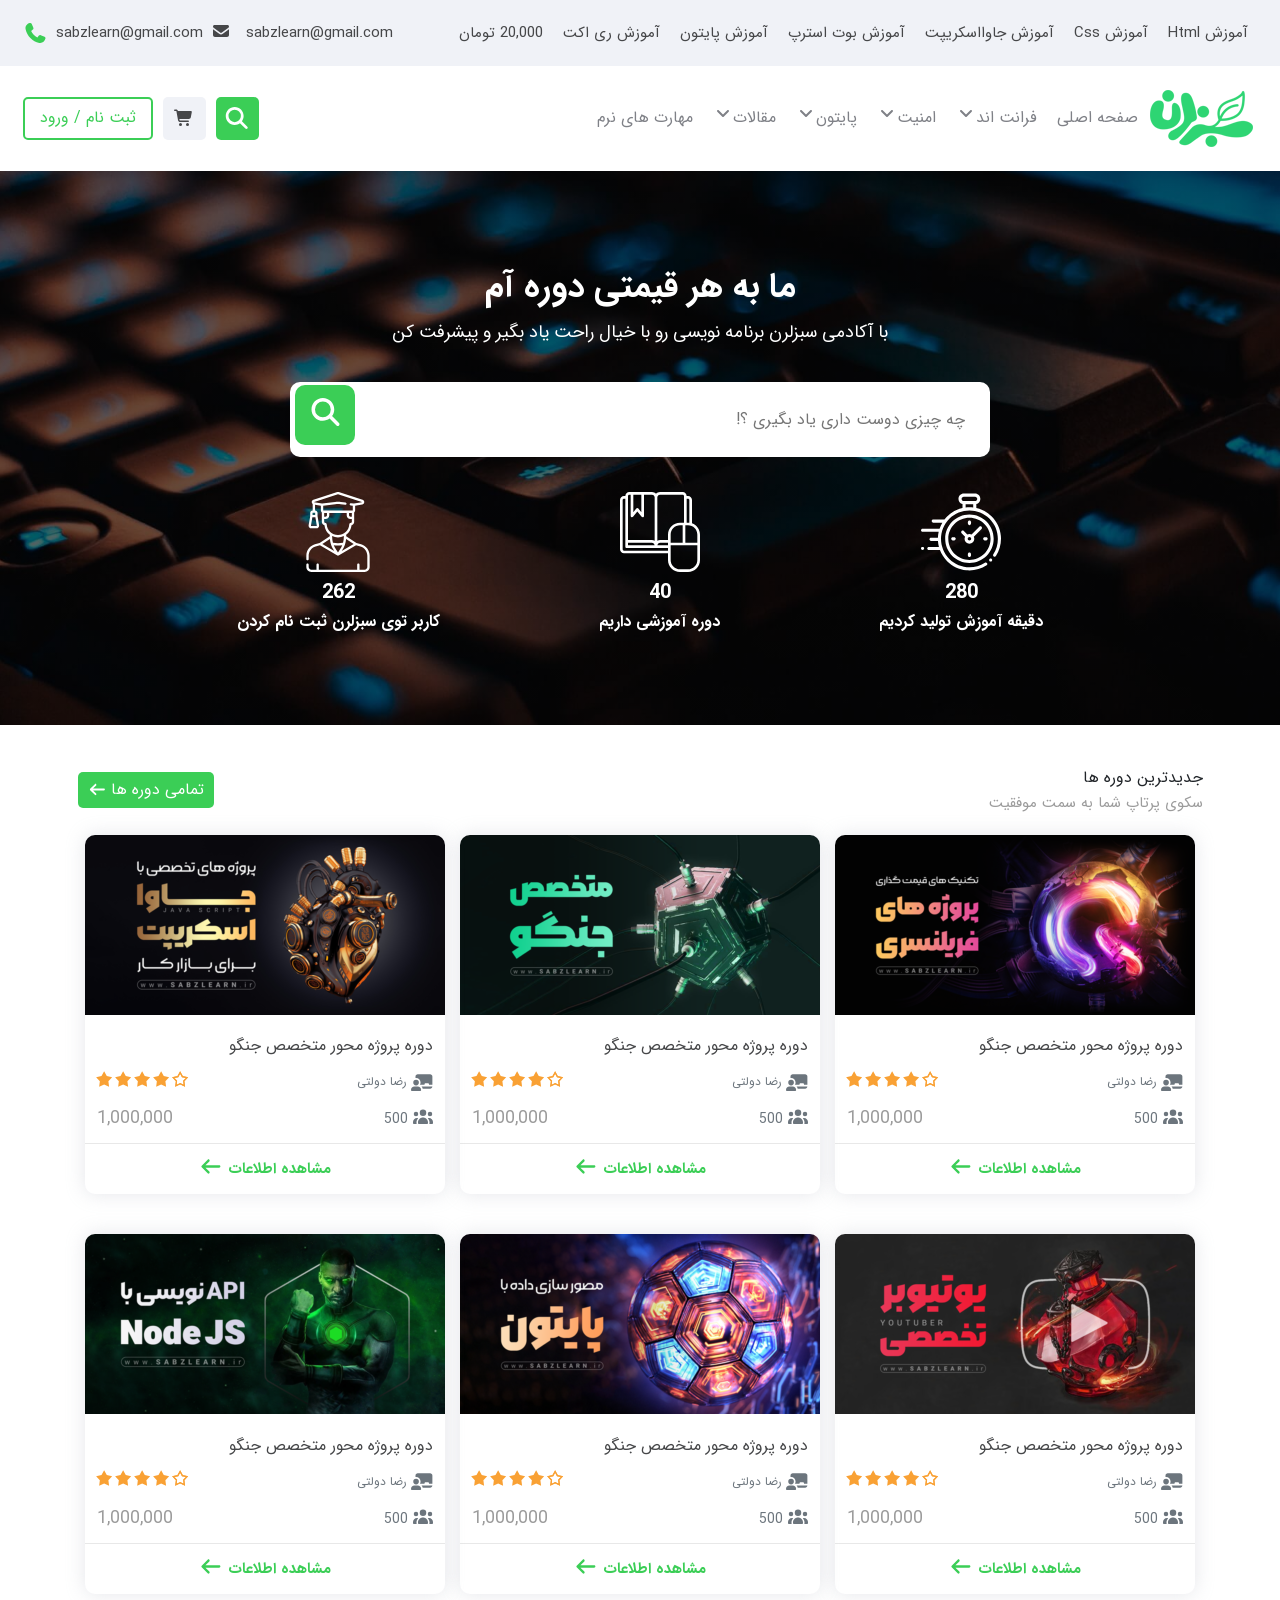
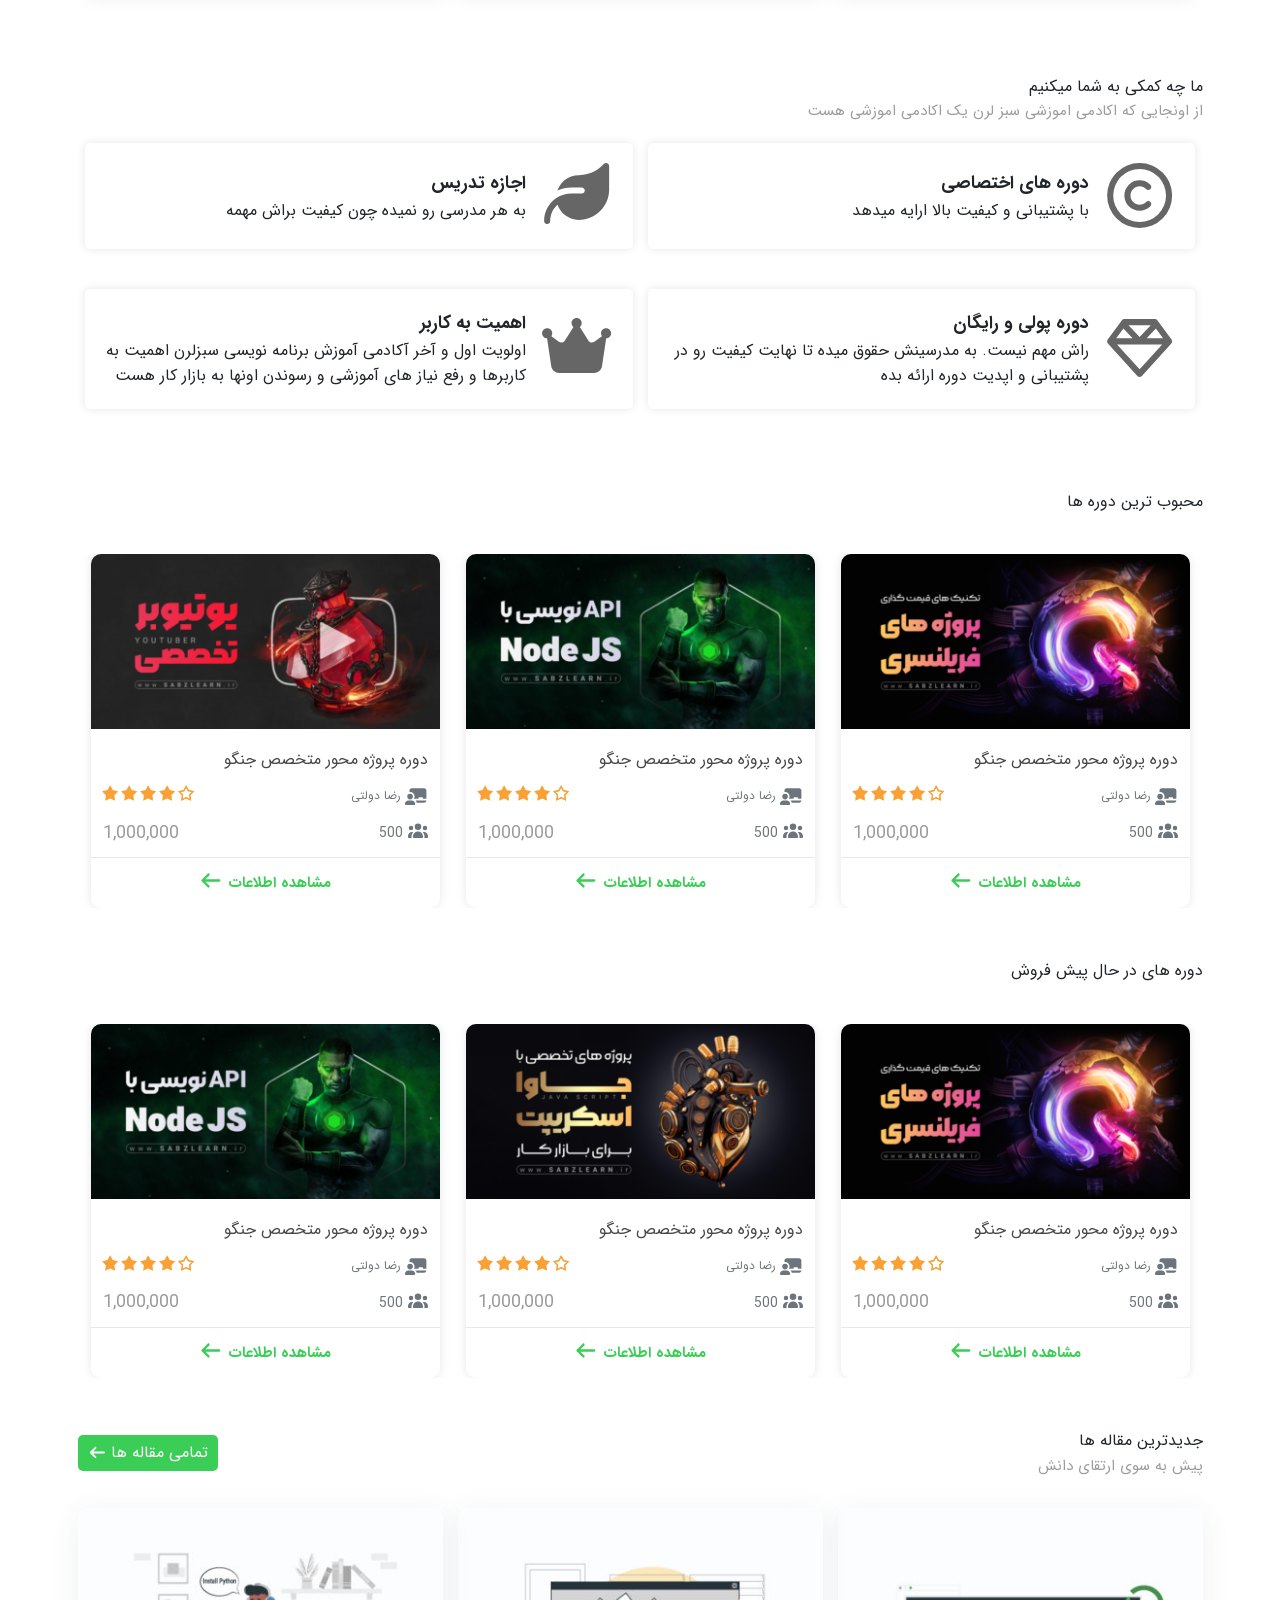
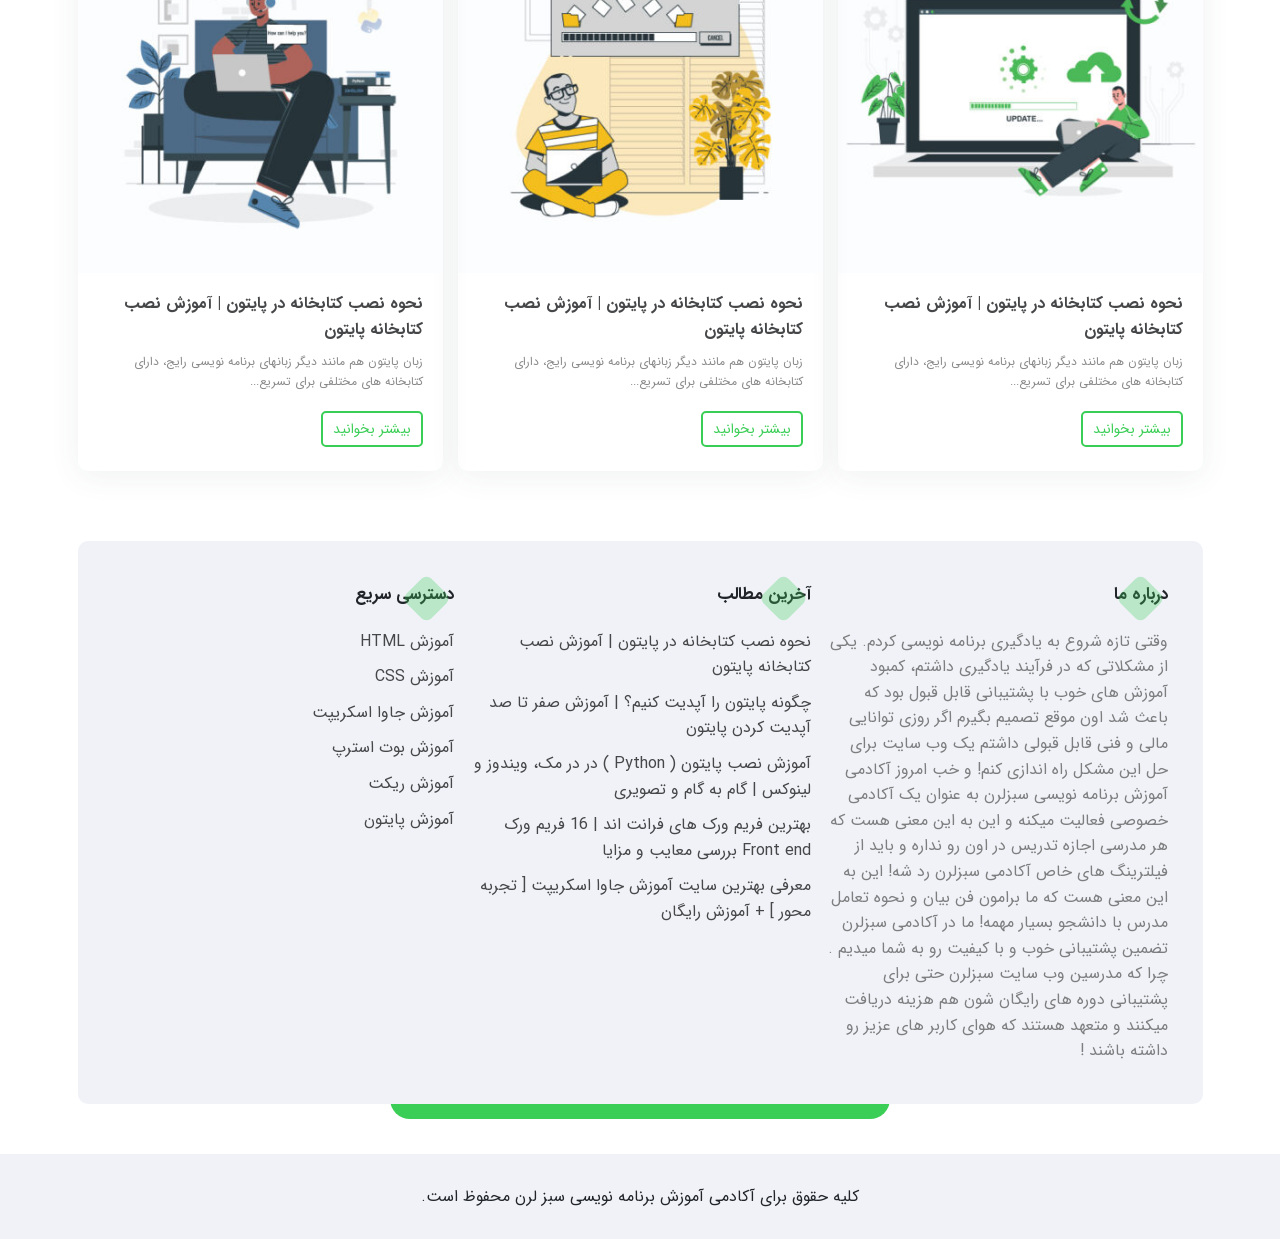
==== commit 5b08b73f: "feat(ui): add navbar user module and randomize top-bar items fetched from backend" ====
--- a/index.html
+++ b/index.html
@@ -224,7 +224,7 @@
                 <i class="fas fa-shopping-cart main-header__card-icon"></i>
               </a>
               <a href="#" class="main-header__profile">
-                <span class="main-header__profile-text"> مهدی حسینی</span>
+                <!-- <span class="main-header__profile-text"> مهدی حسینی</span> -->
               </a>
             </div>
           </div>
@@ -313,7 +313,9 @@
                 </g>
               </g>
             </svg>
-            <span class="landing-status__count" id="minutes-counter">31,320</span>
+            <span class="landing-status__count" id="minutes-counter"
+              >31,320</span
+            >
             <span class="landing-status__text">دقیقه آموزش تولید کردیم</span>
           </div>
           <!-- Status Items -->
@@ -1667,5 +1669,6 @@
     <script src="./vendor/SwiperSlider/swiper-bundle.min.js"></script>
     <script src="./js/swiper.js"></script>
     <script src="./js/index.js"></script>
+    <script type="module" src="./js/shared.js"></script>
   </body>
 </html>
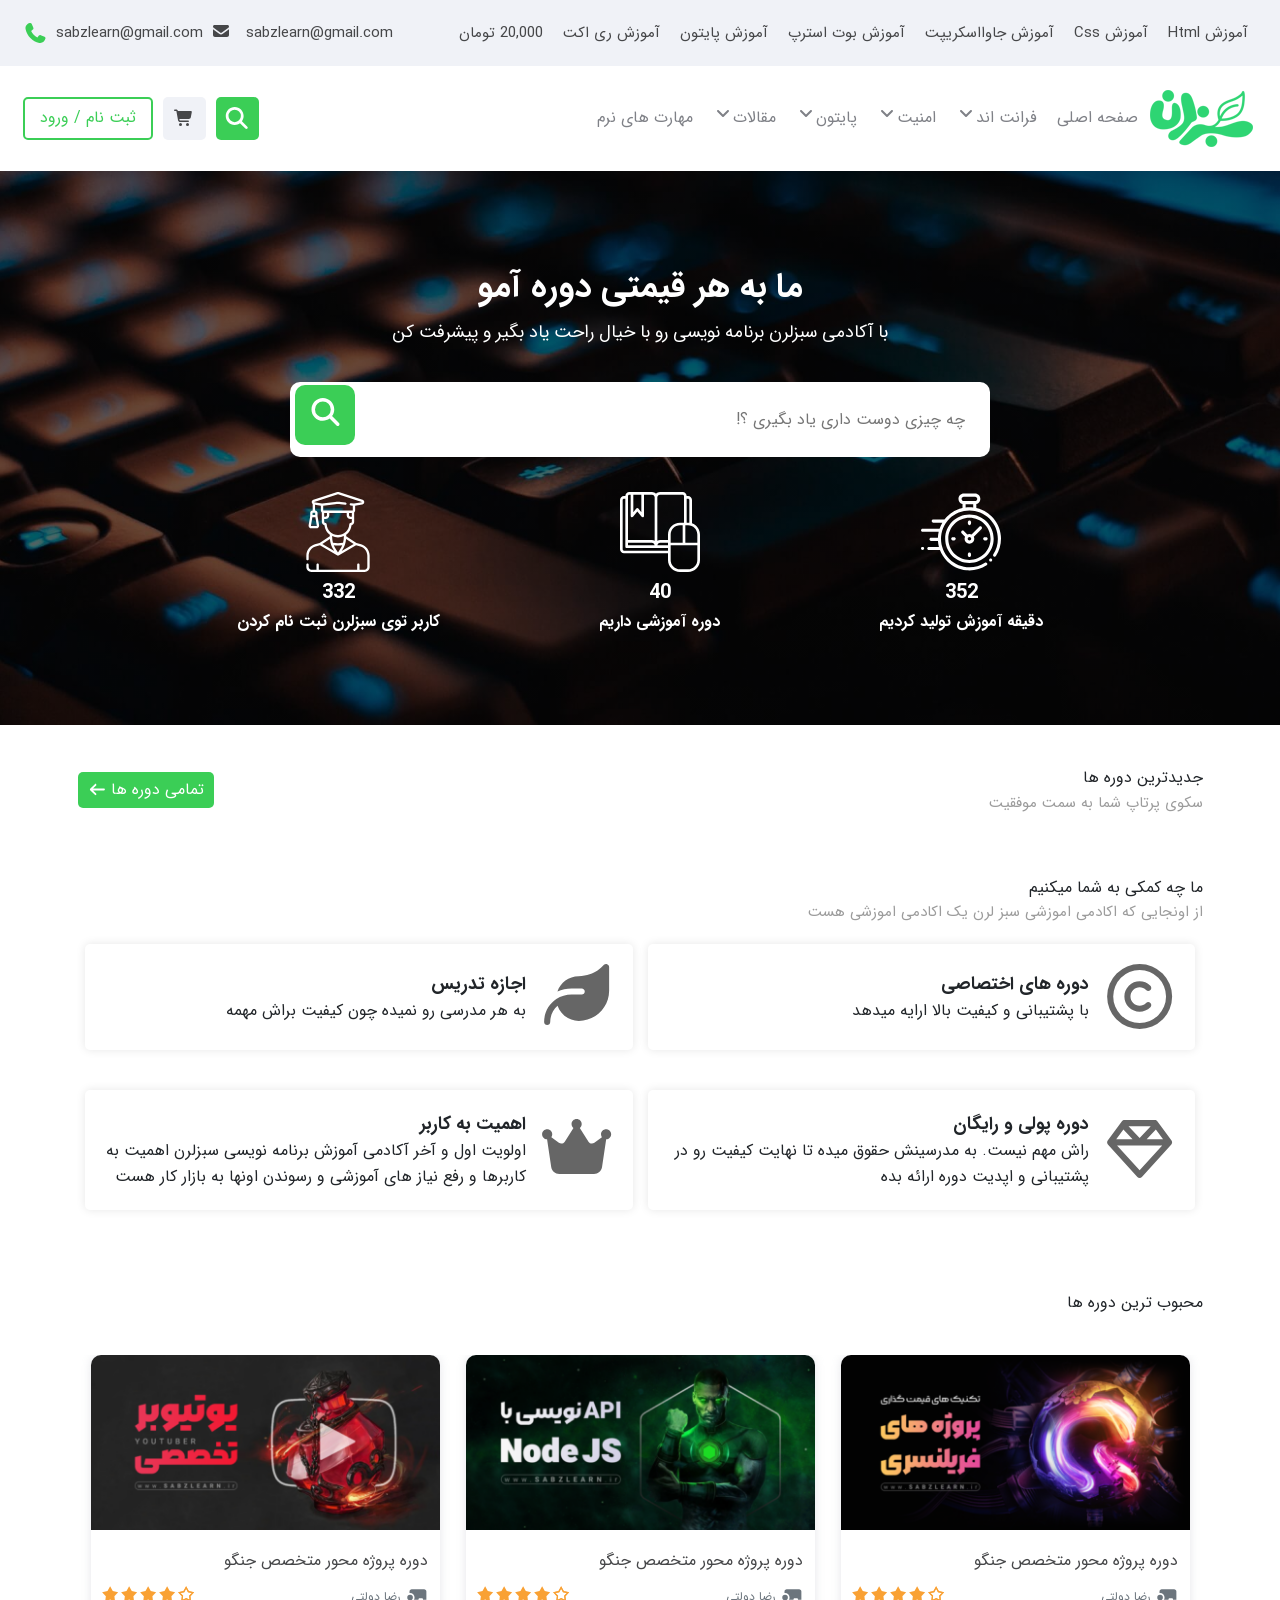
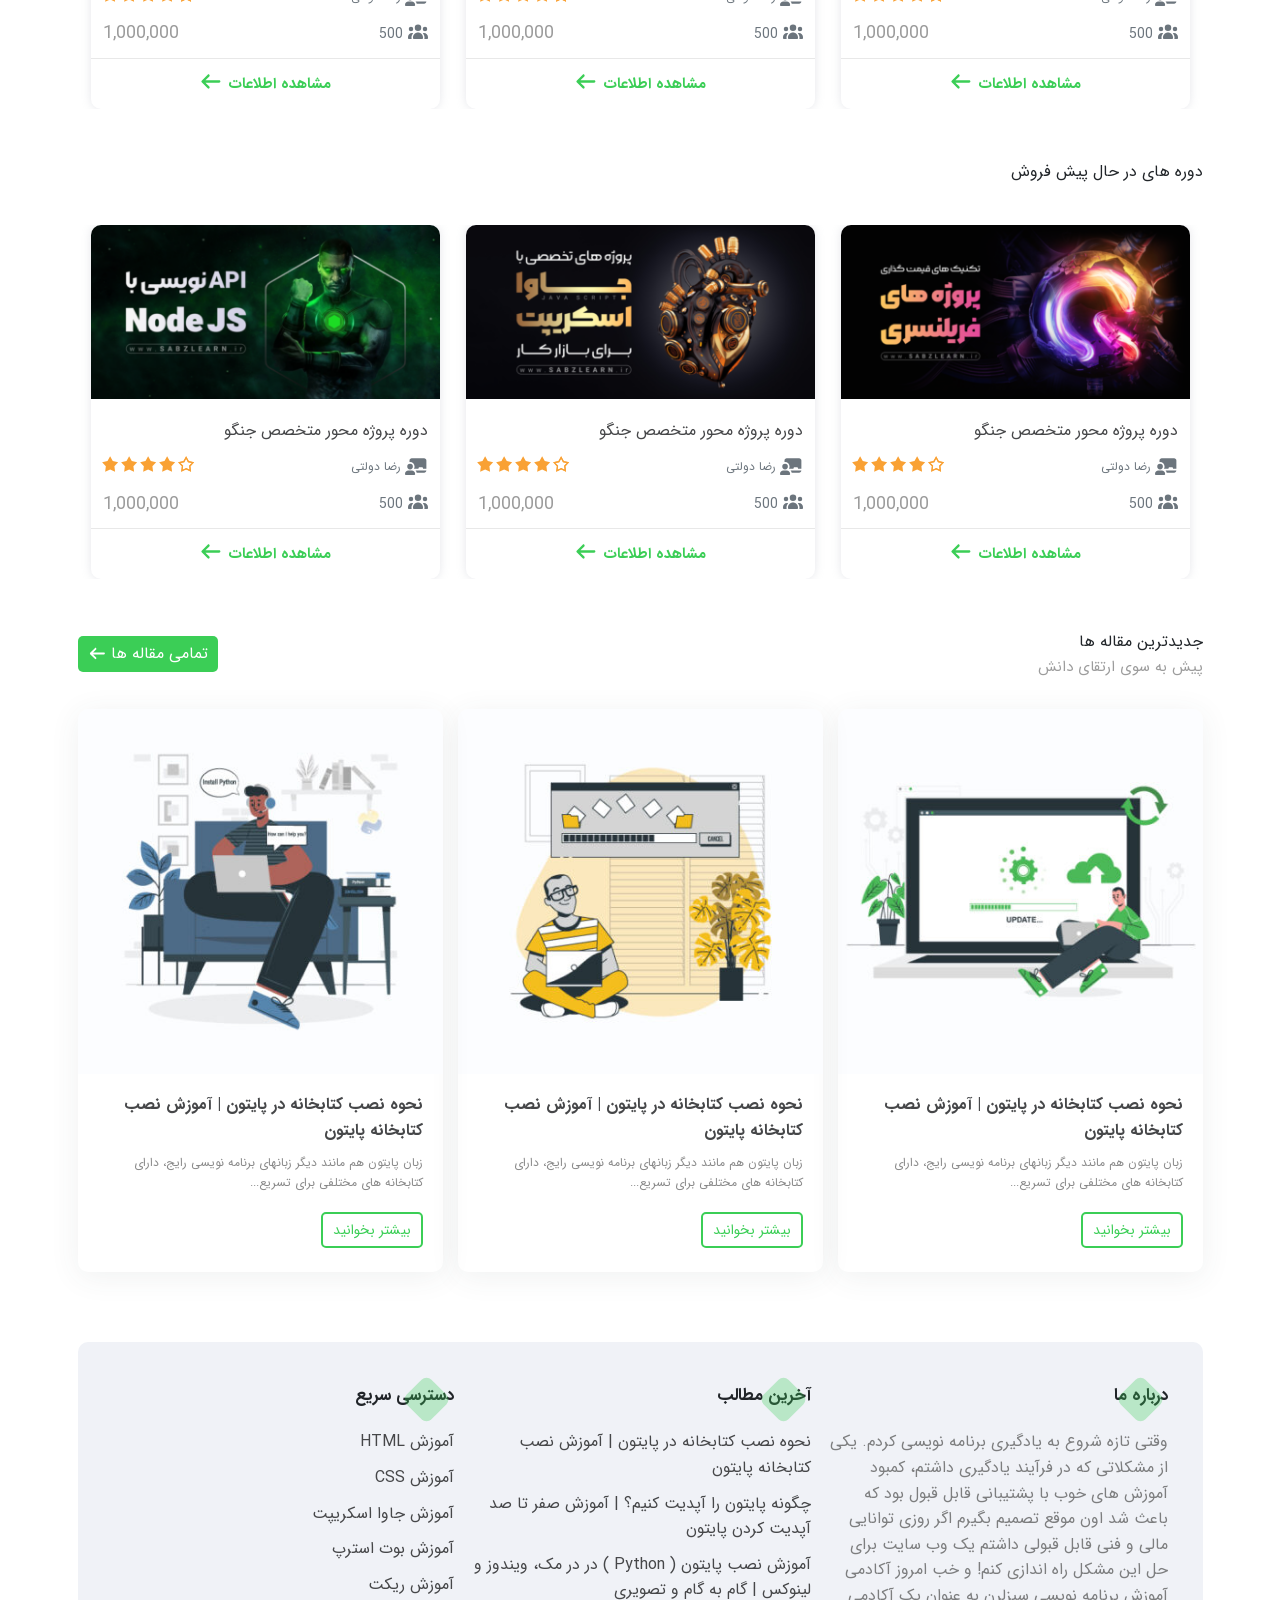
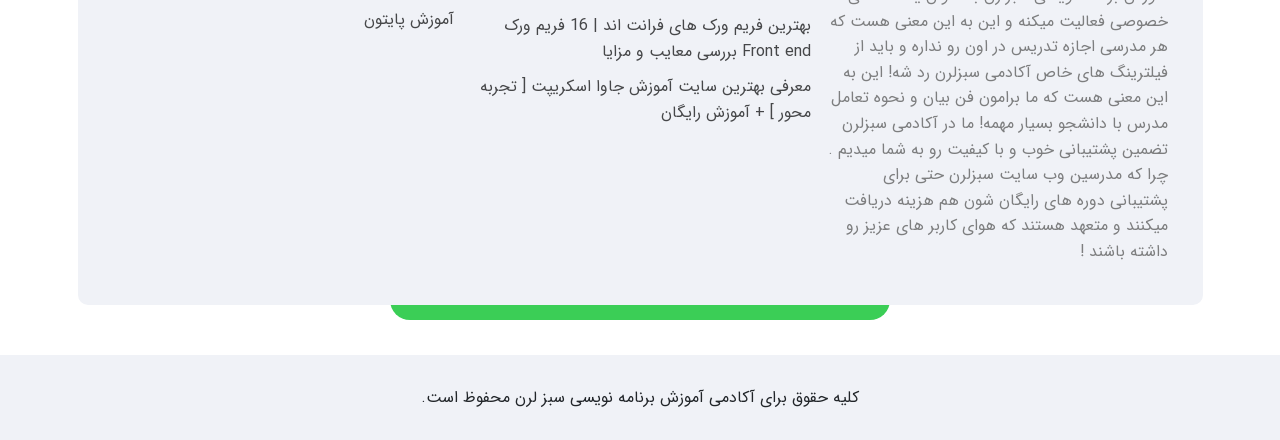
==== commit 41569408: "feat(course): fetch courses from server and render on client" ====
--- a/index.html
+++ b/index.html
@@ -404,422 +404,7 @@
 
         <div class="courses-content">
           <div class="container">
-            <div class="row">
-              <div class="col-4">
-                <div class="course-box">
-                  <a href="#">
-                    <img
-                      src="images/courses/fareelancer.png"
-                      alt="Course img"
-                      class="course-box__img"
-                    />
-                  </a>
-                  <div class="course-box__main">
-                    <a href="#" class="course-box__title"
-                      >دوره پروژه محور متخصص جنگو</a
-                    >
-
-                    <div class="course-box__rating-teacher">
-                      <div class="course-box__teacher">
-                        <i
-                          class="fas fa-chalkboard-teacher course-box__teacher-icon"
-                        ></i>
-                        <a href="#" class="course-box__teacher-link"
-                          >رضا دولتی</a
-                        >
-                      </div>
-                      <div class="course-box__rating">
-                        <img
-                          src="images/svgs/star.svg"
-                          alt="rating"
-                          class="course-box__star"
-                        />
-                        <img
-                          src="images/svgs/star_fill.svg"
-                          alt="rating"
-                          class="course-box__star"
-                        />
-                        <img
-                          src="images/svgs/star_fill.svg"
-                          alt="rating"
-                          class="course-box__star"
-                        />
-                        <img
-                          src="images/svgs/star_fill.svg"
-                          alt="rating"
-                          class="course-box__star"
-                        />
-                        <img
-                          src="images/svgs/star_fill.svg"
-                          alt="rating"
-                          class="course-box__star"
-                        />
-                      </div>
-                    </div>
-
-                    <div class="course-box__status">
-                      <div class="course-box__users">
-                        <i class="fas fa-users course-box__users-icon"></i>
-                        <span class="course-box__users-text">500</span>
-                      </div>
-                      <span class="course-box__price">1,000,000</span>
-                    </div>
-                  </div>
-
-                  <div class="course-box__footer">
-                    <a href="#" class="course-box__footer-link">
-                      مشاهده اطلاعات
-                      <i class="fas fa-arrow-left course-box__footer-icon"></i>
-                    </a>
-                  </div>
-                </div>
-              </div>
-              <div class="col-4">
-                <div class="course-box">
-                  <a href="#">
-                    <img
-                      src="images/courses/jango.png"
-                      alt="Course img"
-                      class="course-box__img"
-                    />
-                  </a>
-                  <div class="course-box__main">
-                    <a href="#" class="course-box__title"
-                      >دوره پروژه محور متخصص جنگو</a
-                    >
-
-                    <div class="course-box__rating-teacher">
-                      <div class="course-box__teacher">
-                        <i
-                          class="fas fa-chalkboard-teacher course-box__teacher-icon"
-                        ></i>
-                        <a href="#" class="course-box__teacher-link"
-                          >رضا دولتی</a
-                        >
-                      </div>
-                      <div class="course-box__rating">
-                        <img
-                          src="images/svgs/star.svg"
-                          alt="rating"
-                          class="course-box__star"
-                        />
-                        <img
-                          src="images/svgs/star_fill.svg"
-                          alt="rating"
-                          class="course-box__star"
-                        />
-                        <img
-                          src="images/svgs/star_fill.svg"
-                          alt="rating"
-                          class="course-box__star"
-                        />
-                        <img
-                          src="images/svgs/star_fill.svg"
-                          alt="rating"
-                          class="course-box__star"
-                        />
-                        <img
-                          src="images/svgs/star_fill.svg"
-                          alt="rating"
-                          class="course-box__star"
-                        />
-                      </div>
-                    </div>
-
-                    <div class="course-box__status">
-                      <div class="course-box__users">
-                        <i class="fas fa-users course-box__users-icon"></i>
-                        <span class="course-box__users-text">500</span>
-                      </div>
-                      <span class="course-box__price">1,000,000</span>
-                    </div>
-                  </div>
-
-                  <div class="course-box__footer">
-                    <a href="#" class="course-box__footer-link">
-                      مشاهده اطلاعات
-                      <i class="fas fa-arrow-left course-box__footer-icon"></i>
-                    </a>
-                  </div>
-                </div>
-              </div>
-              <div class="col-4">
-                <div class="course-box">
-                  <a href="#">
-                    <img
-                      src="images/courses/js_project.png"
-                      alt="Course img"
-                      class="course-box__img"
-                    />
-                  </a>
-                  <div class="course-box__main">
-                    <a href="#" class="course-box__title"
-                      >دوره پروژه محور متخصص جنگو</a
-                    >
-
-                    <div class="course-box__rating-teacher">
-                      <div class="course-box__teacher">
-                        <i
-                          class="fas fa-chalkboard-teacher course-box__teacher-icon"
-                        ></i>
-                        <a href="#" class="course-box__teacher-link"
-                          >رضا دولتی</a
-                        >
-                      </div>
-                      <div class="course-box__rating">
-                        <img
-                          src="images/svgs/star.svg"
-                          alt="rating"
-                          class="course-box__star"
-                        />
-                        <img
-                          src="images/svgs/star_fill.svg"
-                          alt="rating"
-                          class="course-box__star"
-                        />
-                        <img
-                          src="images/svgs/star_fill.svg"
-                          alt="rating"
-                          class="course-box__star"
-                        />
-                        <img
-                          src="images/svgs/star_fill.svg"
-                          alt="rating"
-                          class="course-box__star"
-                        />
-                        <img
-                          src="images/svgs/star_fill.svg"
-                          alt="rating"
-                          class="course-box__star"
-                        />
-                      </div>
-                    </div>
-
-                    <div class="course-box__status">
-                      <div class="course-box__users">
-                        <i class="fas fa-users course-box__users-icon"></i>
-                        <span class="course-box__users-text">500</span>
-                      </div>
-                      <span class="course-box__price">1,000,000</span>
-                    </div>
-                  </div>
-
-                  <div class="course-box__footer">
-                    <a href="#" class="course-box__footer-link">
-                      مشاهده اطلاعات
-                      <i class="fas fa-arrow-left course-box__footer-icon"></i>
-                    </a>
-                  </div>
-                </div>
-              </div>
-              <div class="col-4">
-                <div class="course-box">
-                  <a href="#">
-                    <img
-                      src="images/courses/youtuber.png"
-                      alt="Course img"
-                      class="course-box__img"
-                    />
-                  </a>
-                  <div class="course-box__main">
-                    <a href="#" class="course-box__title"
-                      >دوره پروژه محور متخصص جنگو</a
-                    >
-
-                    <div class="course-box__rating-teacher">
-                      <div class="course-box__teacher">
-                        <i
-                          class="fas fa-chalkboard-teacher course-box__teacher-icon"
-                        ></i>
-                        <a href="#" class="course-box__teacher-link"
-                          >رضا دولتی</a
-                        >
-                      </div>
-                      <div class="course-box__rating">
-                        <img
-                          src="images/svgs/star.svg"
-                          alt="rating"
-                          class="course-box__star"
-                        />
-                        <img
-                          src="images/svgs/star_fill.svg"
-                          alt="rating"
-                          class="course-box__star"
-                        />
-                        <img
-                          src="images/svgs/star_fill.svg"
-                          alt="rating"
-                          class="course-box__star"
-                        />
-                        <img
-                          src="images/svgs/star_fill.svg"
-                          alt="rating"
-                          class="course-box__star"
-                        />
-                        <img
-                          src="images/svgs/star_fill.svg"
-                          alt="rating"
-                          class="course-box__star"
-                        />
-                      </div>
-                    </div>
-
-                    <div class="course-box__status">
-                      <div class="course-box__users">
-                        <i class="fas fa-users course-box__users-icon"></i>
-                        <span class="course-box__users-text">500</span>
-                      </div>
-                      <span class="course-box__price">1,000,000</span>
-                    </div>
-                  </div>
-
-                  <div class="course-box__footer">
-                    <a href="#" class="course-box__footer-link">
-                      مشاهده اطلاعات
-                      <i class="fas fa-arrow-left course-box__footer-icon"></i>
-                    </a>
-                  </div>
-                </div>
-              </div>
-              <div class="col-4">
-                <div class="course-box">
-                  <a href="#">
-                    <img
-                      src="images/courses/python.png"
-                      alt="Course img"
-                      class="course-box__img"
-                    />
-                  </a>
-                  <div class="course-box__main">
-                    <a href="#" class="course-box__title"
-                      >دوره پروژه محور متخصص جنگو</a
-                    >
-
-                    <div class="course-box__rating-teacher">
-                      <div class="course-box__teacher">
-                        <i
-                          class="fas fa-chalkboard-teacher course-box__teacher-icon"
-                        ></i>
-                        <a href="#" class="course-box__teacher-link"
-                          >رضا دولتی</a
-                        >
-                      </div>
-                      <div class="course-box__rating">
-                        <img
-                          src="images/svgs/star.svg"
-                          alt="rating"
-                          class="course-box__star"
-                        />
-                        <img
-                          src="images/svgs/star_fill.svg"
-                          alt="rating"
-                          class="course-box__star"
-                        />
-                        <img
-                          src="images/svgs/star_fill.svg"
-                          alt="rating"
-                          class="course-box__star"
-                        />
-                        <img
-                          src="images/svgs/star_fill.svg"
-                          alt="rating"
-                          class="course-box__star"
-                        />
-                        <img
-                          src="images/svgs/star_fill.svg"
-                          alt="rating"
-                          class="course-box__star"
-                        />
-                      </div>
-                    </div>
-
-                    <div class="course-box__status">
-                      <div class="course-box__users">
-                        <i class="fas fa-users course-box__users-icon"></i>
-                        <span class="course-box__users-text">500</span>
-                      </div>
-                      <span class="course-box__price">1,000,000</span>
-                    </div>
-                  </div>
-
-                  <div class="course-box__footer">
-                    <a href="#" class="course-box__footer-link">
-                      مشاهده اطلاعات
-                      <i class="fas fa-arrow-left course-box__footer-icon"></i>
-                    </a>
-                  </div>
-                </div>
-              </div>
-              <div class="col-4">
-                <div class="course-box">
-                  <a href="#">
-                    <img
-                      src="images/courses/nodejs.png"
-                      alt="Course img"
-                      class="course-box__img"
-                    />
-                  </a>
-                  <div class="course-box__main">
-                    <a href="#" class="course-box__title"
-                      >دوره پروژه محور متخصص جنگو</a
-                    >
-
-                    <div class="course-box__rating-teacher">
-                      <div class="course-box__teacher">
-                        <i
-                          class="fas fa-chalkboard-teacher course-box__teacher-icon"
-                        ></i>
-                        <a href="#" class="course-box__teacher-link"
-                          >رضا دولتی</a
-                        >
-                      </div>
-                      <div class="course-box__rating">
-                        <img
-                          src="images/svgs/star.svg"
-                          alt="rating"
-                          class="course-box__star"
-                        />
-                        <img
-                          src="images/svgs/star_fill.svg"
-                          alt="rating"
-                          class="course-box__star"
-                        />
-                        <img
-                          src="images/svgs/star_fill.svg"
-                          alt="rating"
-                          class="course-box__star"
-                        />
-                        <img
-                          src="images/svgs/star_fill.svg"
-                          alt="rating"
-                          class="course-box__star"
-                        />
-                        <img
-                          src="images/svgs/star_fill.svg"
-                          alt="rating"
-                          class="course-box__star"
-                        />
-                      </div>
-                    </div>
-
-                    <div class="course-box__status">
-                      <div class="course-box__users">
-                        <i class="fas fa-users course-box__users-icon"></i>
-                        <span class="course-box__users-text">500</span>
-                      </div>
-                      <span class="course-box__price">1,000,000</span>
-                    </div>
-                  </div>
-
-                  <div class="course-box__footer">
-                    <a href="#" class="course-box__footer-link">
-                      مشاهده اطلاعات
-                      <i class="fas fa-arrow-left course-box__footer-icon"></i>
-                    </a>
-                  </div>
-                </div>
-              </div>
-            </div>
+            <div class="row" id="courses-container"></div>
           </div>
         </div>
       </div>
@@ -1668,7 +1253,7 @@
     <script src="./vendor/fontAwesome/all.min.js"></script>
     <script src="./vendor/SwiperSlider/swiper-bundle.min.js"></script>
     <script src="./js/swiper.js"></script>
-    <script src="./js/index.js"></script>
+    <script type="module" src="./js/index.js"></script>
     <script type="module" src="./js/shared.js"></script>
   </body>
 </html>
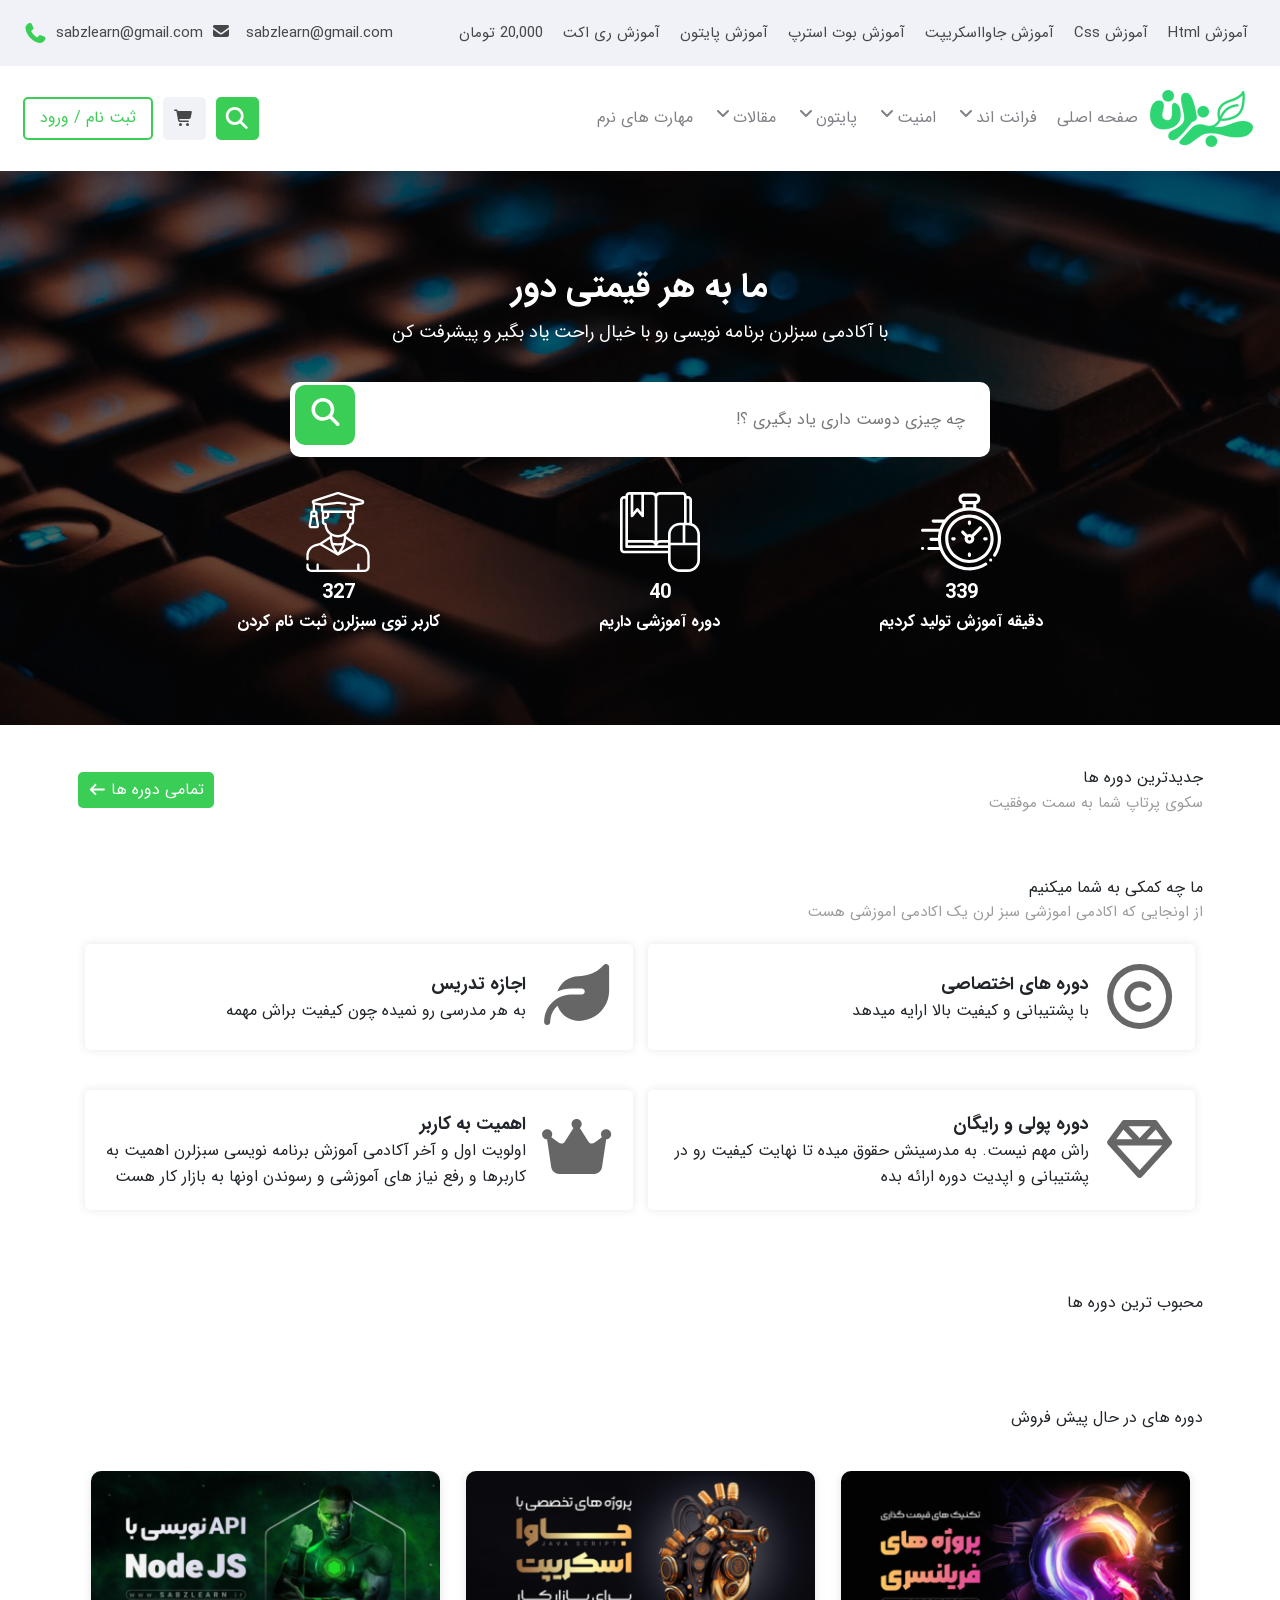
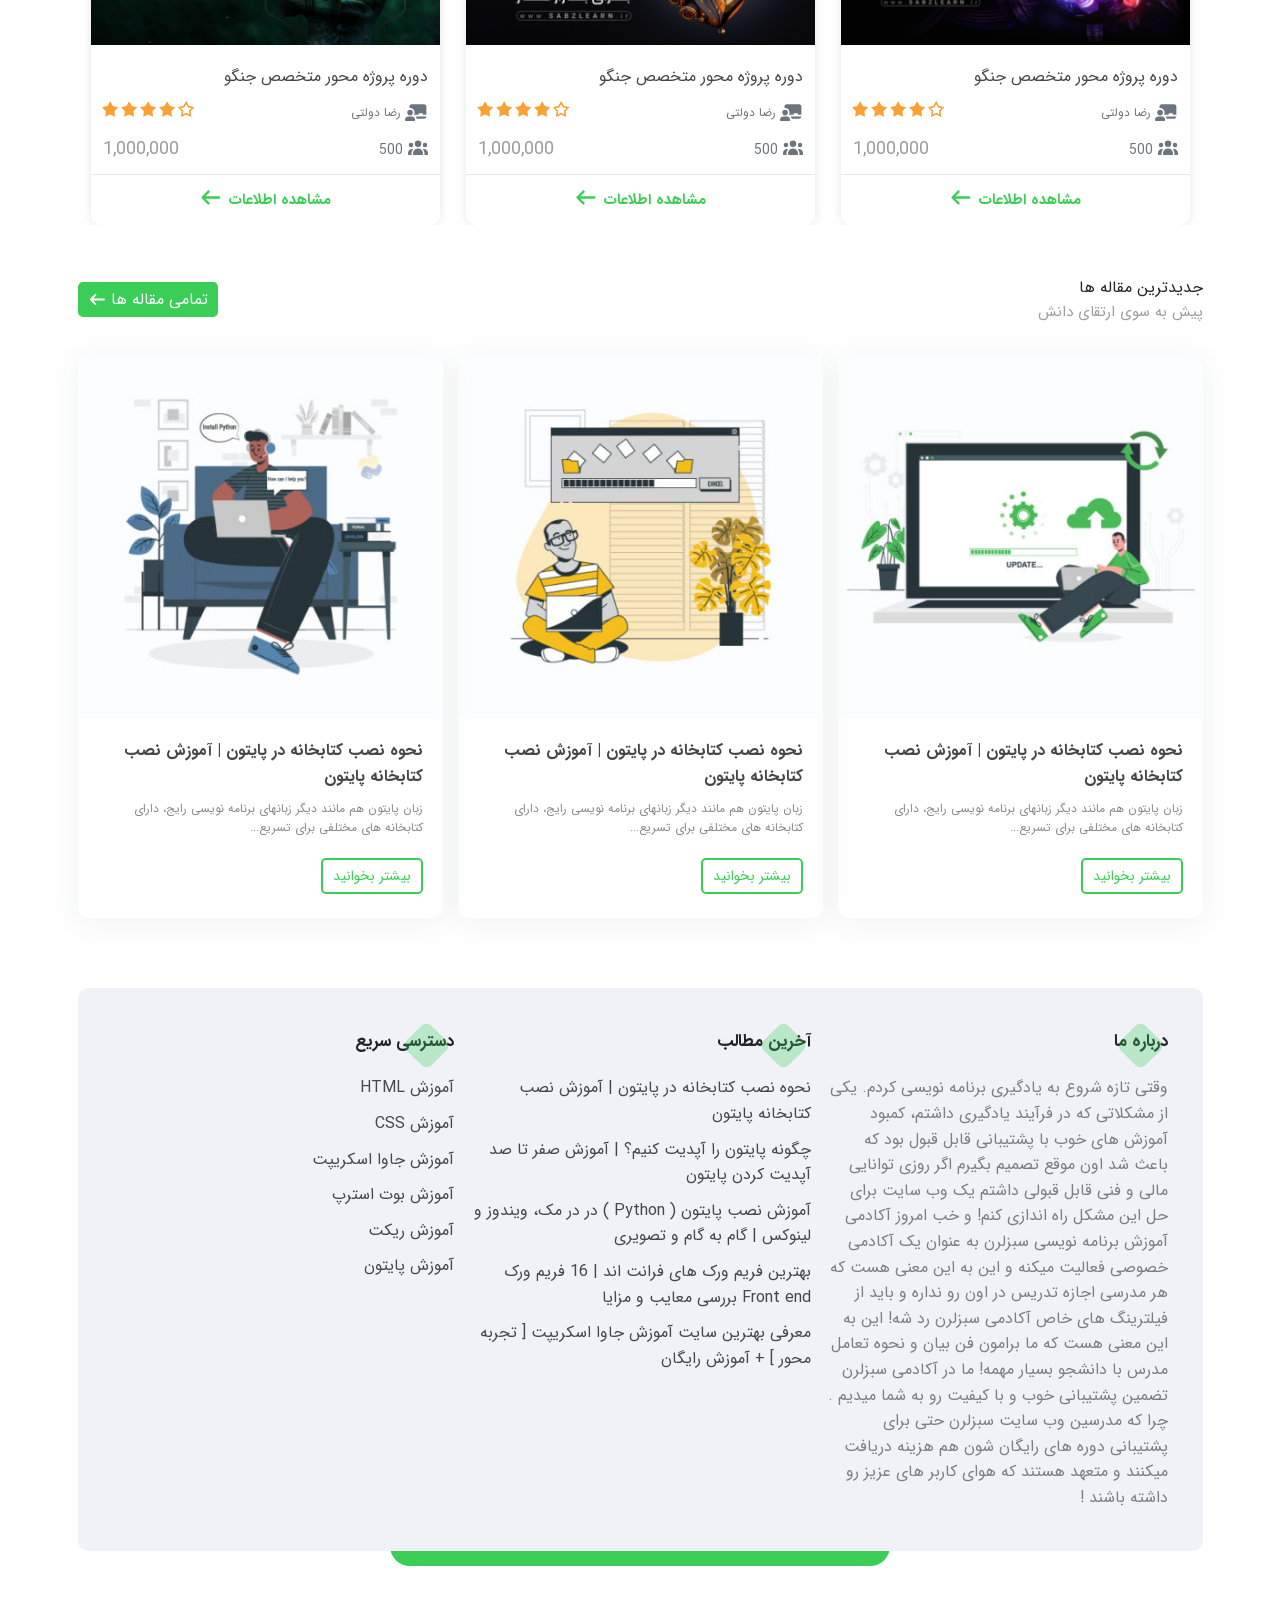
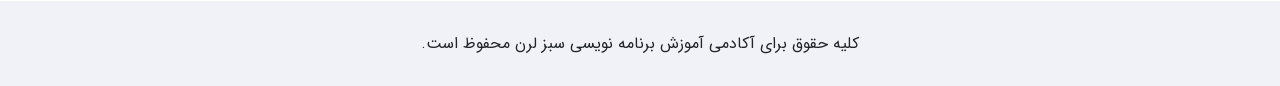
==== commit 23858a68: "feat(course): fetch and render popular courses dynamically from backend" ====
--- a/index.html
+++ b/index.html
@@ -495,283 +495,8 @@
 
         <div class="popular__slider">
           <div class="swiper swiper-container">
-            <div class="swiper-wrapper">
-              <div class="swiper-slide">
-                <div class="course-box">
-                  <a href="#">
-                    <img
-                      src="images/courses/fareelancer.png"
-                      alt="Course img"
-                      class="course-box__img"
-                    />
-                  </a>
-                  <div class="course-box__main">
-                    <a href="#" class="course-box__title"
-                      >دوره پروژه محور متخصص جنگو</a
-                    >
-
-                    <div class="course-box__rating-teacher">
-                      <div class="course-box__teacher">
-                        <i
-                          class="fas fa-chalkboard-teacher course-box__teacher-icon"
-                        ></i>
-                        <a href="#" class="course-box__teacher-link"
-                          >رضا دولتی</a
-                        >
-                      </div>
-                      <div class="course-box__rating">
-                        <img
-                          src="images/svgs/star.svg"
-                          alt="rating"
-                          class="course-box__star"
-                        />
-                        <img
-                          src="images/svgs/star_fill.svg"
-                          alt="rating"
-                          class="course-box__star"
-                        />
-                        <img
-                          src="images/svgs/star_fill.svg"
-                          alt="rating"
-                          class="course-box__star"
-                        />
-                        <img
-                          src="images/svgs/star_fill.svg"
-                          alt="rating"
-                          class="course-box__star"
-                        />
-                        <img
-                          src="images/svgs/star_fill.svg"
-                          alt="rating"
-                          class="course-box__star"
-                        />
-                      </div>
-                    </div>
-
-                    <div class="course-box__status">
-                      <div class="course-box__users">
-                        <i class="fas fa-users course-box__users-icon"></i>
-                        <span class="course-box__users-text">500</span>
-                      </div>
-                      <span class="course-box__price">1,000,000</span>
-                    </div>
-                  </div>
-
-                  <div class="course-box__footer">
-                    <a href="#" class="course-box__footer-link">
-                      مشاهده اطلاعات
-                      <i class="fas fa-arrow-left course-box__footer-icon"></i>
-                    </a>
-                  </div>
-                </div>
-              </div>
-              <div class="swiper-slide">
-                <div class="course-box">
-                  <a href="#">
-                    <img
-                      src="images/courses/nodejs.png"
-                      alt="Course img"
-                      class="course-box__img"
-                    />
-                  </a>
-                  <div class="course-box__main">
-                    <a href="#" class="course-box__title"
-                      >دوره پروژه محور متخصص جنگو</a
-                    >
-
-                    <div class="course-box__rating-teacher">
-                      <div class="course-box__teacher">
-                        <i
-                          class="fas fa-chalkboard-teacher course-box__teacher-icon"
-                        ></i>
-                        <a href="#" class="course-box__teacher-link"
-                          >رضا دولتی</a
-                        >
-                      </div>
-                      <div class="course-box__rating">
-                        <img
-                          src="images/svgs/star.svg"
-                          alt="rating"
-                          class="course-box__star"
-                        />
-                        <img
-                          src="images/svgs/star_fill.svg"
-                          alt="rating"
-                          class="course-box__star"
-                        />
-                        <img
-                          src="images/svgs/star_fill.svg"
-                          alt="rating"
-                          class="course-box__star"
-                        />
-                        <img
-                          src="images/svgs/star_fill.svg"
-                          alt="rating"
-                          class="course-box__star"
-                        />
-                        <img
-                          src="images/svgs/star_fill.svg"
-                          alt="rating"
-                          class="course-box__star"
-                        />
-                      </div>
-                    </div>
-
-                    <div class="course-box__status">
-                      <div class="course-box__users">
-                        <i class="fas fa-users course-box__users-icon"></i>
-                        <span class="course-box__users-text">500</span>
-                      </div>
-                      <span class="course-box__price">1,000,000</span>
-                    </div>
-                  </div>
-
-                  <div class="course-box__footer">
-                    <a href="#" class="course-box__footer-link">
-                      مشاهده اطلاعات
-                      <i class="fas fa-arrow-left course-box__footer-icon"></i>
-                    </a>
-                  </div>
-                </div>
-              </div>
-              <div class="swiper-slide">
-                <div class="course-box">
-                  <a href="#">
-                    <img
-                      src="images/courses/youtuber.png"
-                      alt="Course img"
-                      class="course-box__img"
-                    />
-                  </a>
-                  <div class="course-box__main">
-                    <a href="#" class="course-box__title"
-                      >دوره پروژه محور متخصص جنگو</a
-                    >
-
-                    <div class="course-box__rating-teacher">
-                      <div class="course-box__teacher">
-                        <i
-                          class="fas fa-chalkboard-teacher course-box__teacher-icon"
-                        ></i>
-                        <a href="#" class="course-box__teacher-link"
-                          >رضا دولتی</a
-                        >
-                      </div>
-                      <div class="course-box__rating">
-                        <img
-                          src="images/svgs/star.svg"
-                          alt="rating"
-                          class="course-box__star"
-                        />
-                        <img
-                          src="images/svgs/star_fill.svg"
-                          alt="rating"
-                          class="course-box__star"
-                        />
-                        <img
-                          src="images/svgs/star_fill.svg"
-                          alt="rating"
-                          class="course-box__star"
-                        />
-                        <img
-                          src="images/svgs/star_fill.svg"
-                          alt="rating"
-                          class="course-box__star"
-                        />
-                        <img
-                          src="images/svgs/star_fill.svg"
-                          alt="rating"
-                          class="course-box__star"
-                        />
-                      </div>
-                    </div>
-
-                    <div class="course-box__status">
-                      <div class="course-box__users">
-                        <i class="fas fa-users course-box__users-icon"></i>
-                        <span class="course-box__users-text">500</span>
-                      </div>
-                      <span class="course-box__price">1,000,000</span>
-                    </div>
-                  </div>
-
-                  <div class="course-box__footer">
-                    <a href="#" class="course-box__footer-link">
-                      مشاهده اطلاعات
-                      <i class="fas fa-arrow-left course-box__footer-icon"></i>
-                    </a>
-                  </div>
-                </div>
-              </div>
-              <div class="swiper-slide">
-                <div class="course-box">
-                  <a href="#">
-                    <img
-                      src="images/courses/js_project.png"
-                      alt="Course img"
-                      class="course-box__img"
-                    />
-                  </a>
-                  <div class="course-box__main">
-                    <a href="#" class="course-box__title"
-                      >دوره پروژه محور متخصص جنگو</a
-                    >
-
-                    <div class="course-box__rating-teacher">
-                      <div class="course-box__teacher">
-                        <i
-                          class="fas fa-chalkboard-teacher course-box__teacher-icon"
-                        ></i>
-                        <a href="#" class="course-box__teacher-link"
-                          >رضا دولتی</a
-                        >
-                      </div>
-                      <div class="course-box__rating">
-                        <img
-                          src="images/svgs/star.svg"
-                          alt="rating"
-                          class="course-box__star"
-                        />
-                        <img
-                          src="images/svgs/star_fill.svg"
-                          alt="rating"
-                          class="course-box__star"
-                        />
-                        <img
-                          src="images/svgs/star_fill.svg"
-                          alt="rating"
-                          class="course-box__star"
-                        />
-                        <img
-                          src="images/svgs/star_fill.svg"
-                          alt="rating"
-                          class="course-box__star"
-                        />
-                        <img
-                          src="images/svgs/star_fill.svg"
-                          alt="rating"
-                          class="course-box__star"
-                        />
-                      </div>
-                    </div>
-
-                    <div class="course-box__status">
-                      <div class="course-box__users">
-                        <i class="fas fa-users course-box__users-icon"></i>
-                        <span class="course-box__users-text">500</span>
-                      </div>
-                      <span class="course-box__price">1,000,000</span>
-                    </div>
-                  </div>
-
-                  <div class="course-box__footer">
-                    <a href="#" class="course-box__footer-link">
-                      مشاهده اطلاعات
-                      <i class="fas fa-arrow-left course-box__footer-icon"></i>
-                    </a>
-                  </div>
-                </div>
-              </div>
+            <div class="swiper-wrapper" id="popular-courses-wrapper">
+               <!-- Data Loaded From Js  -->
             </div>
           </div>
         </div>
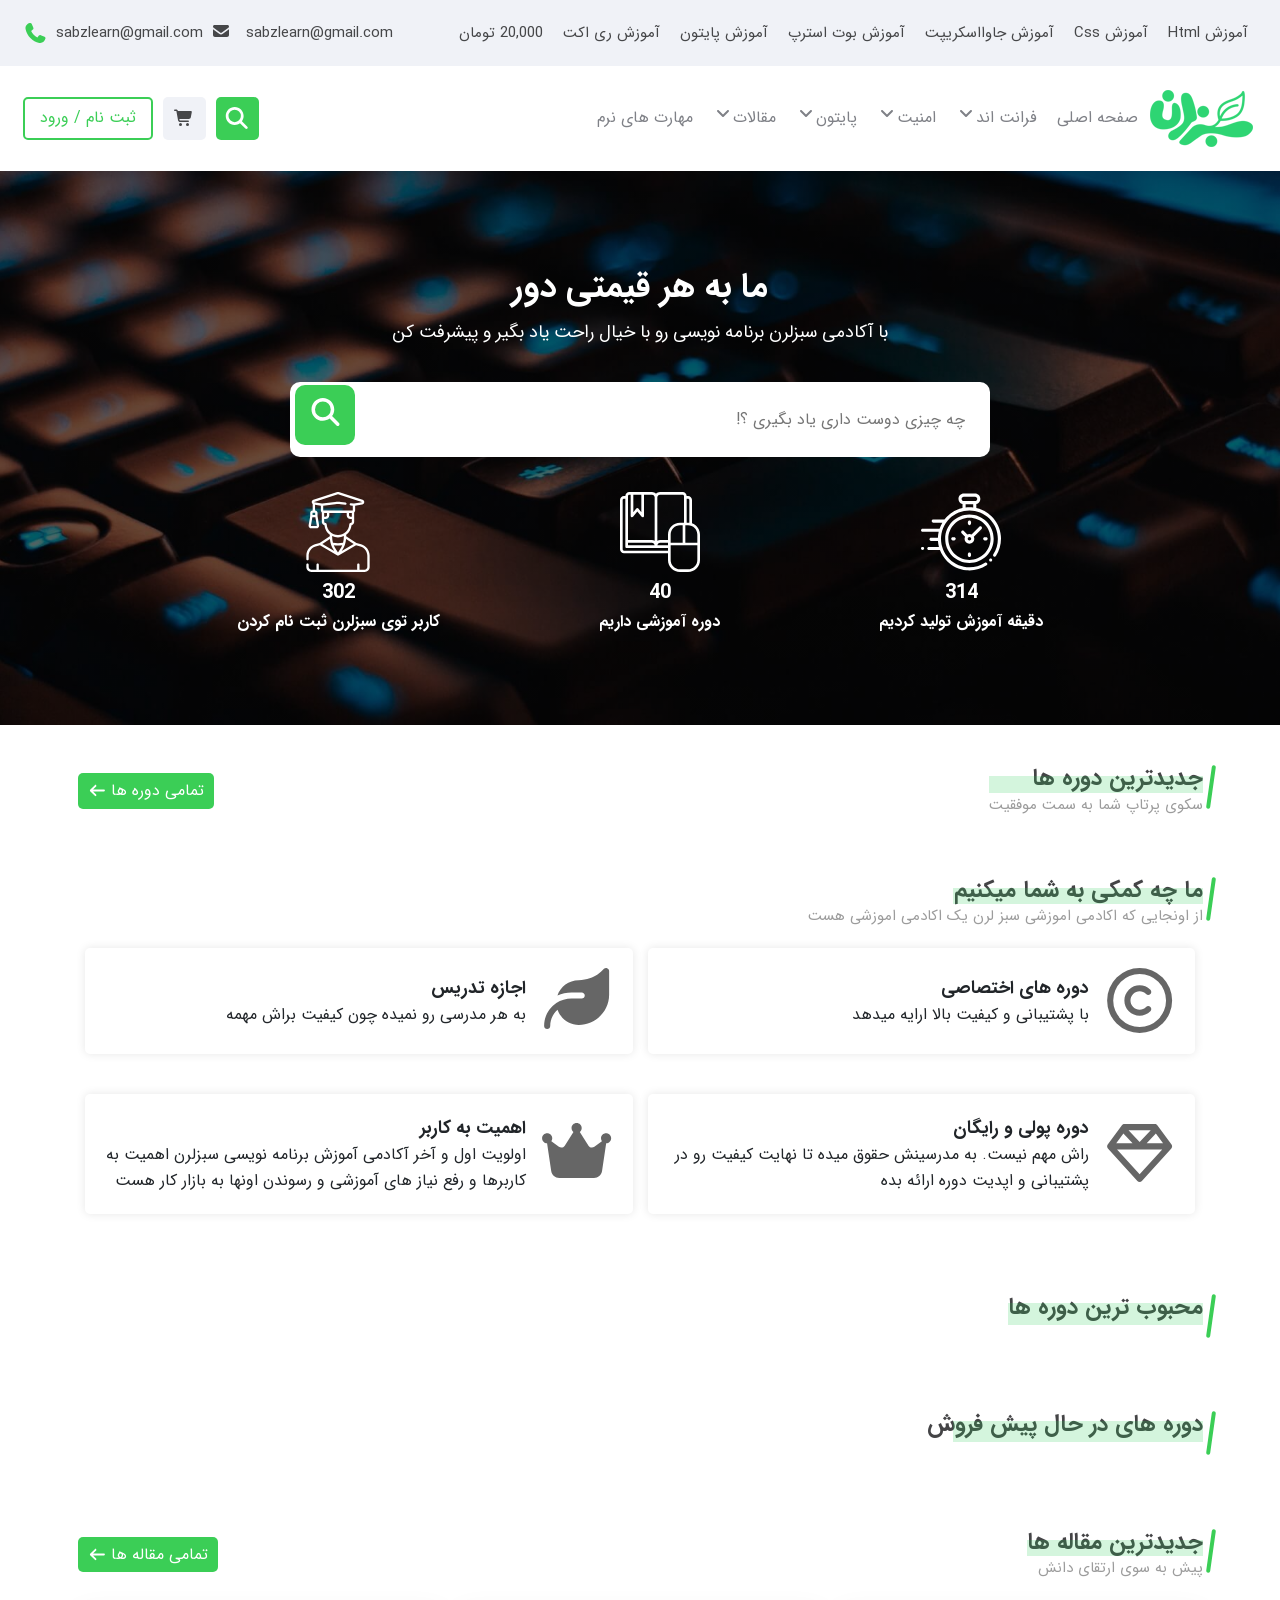
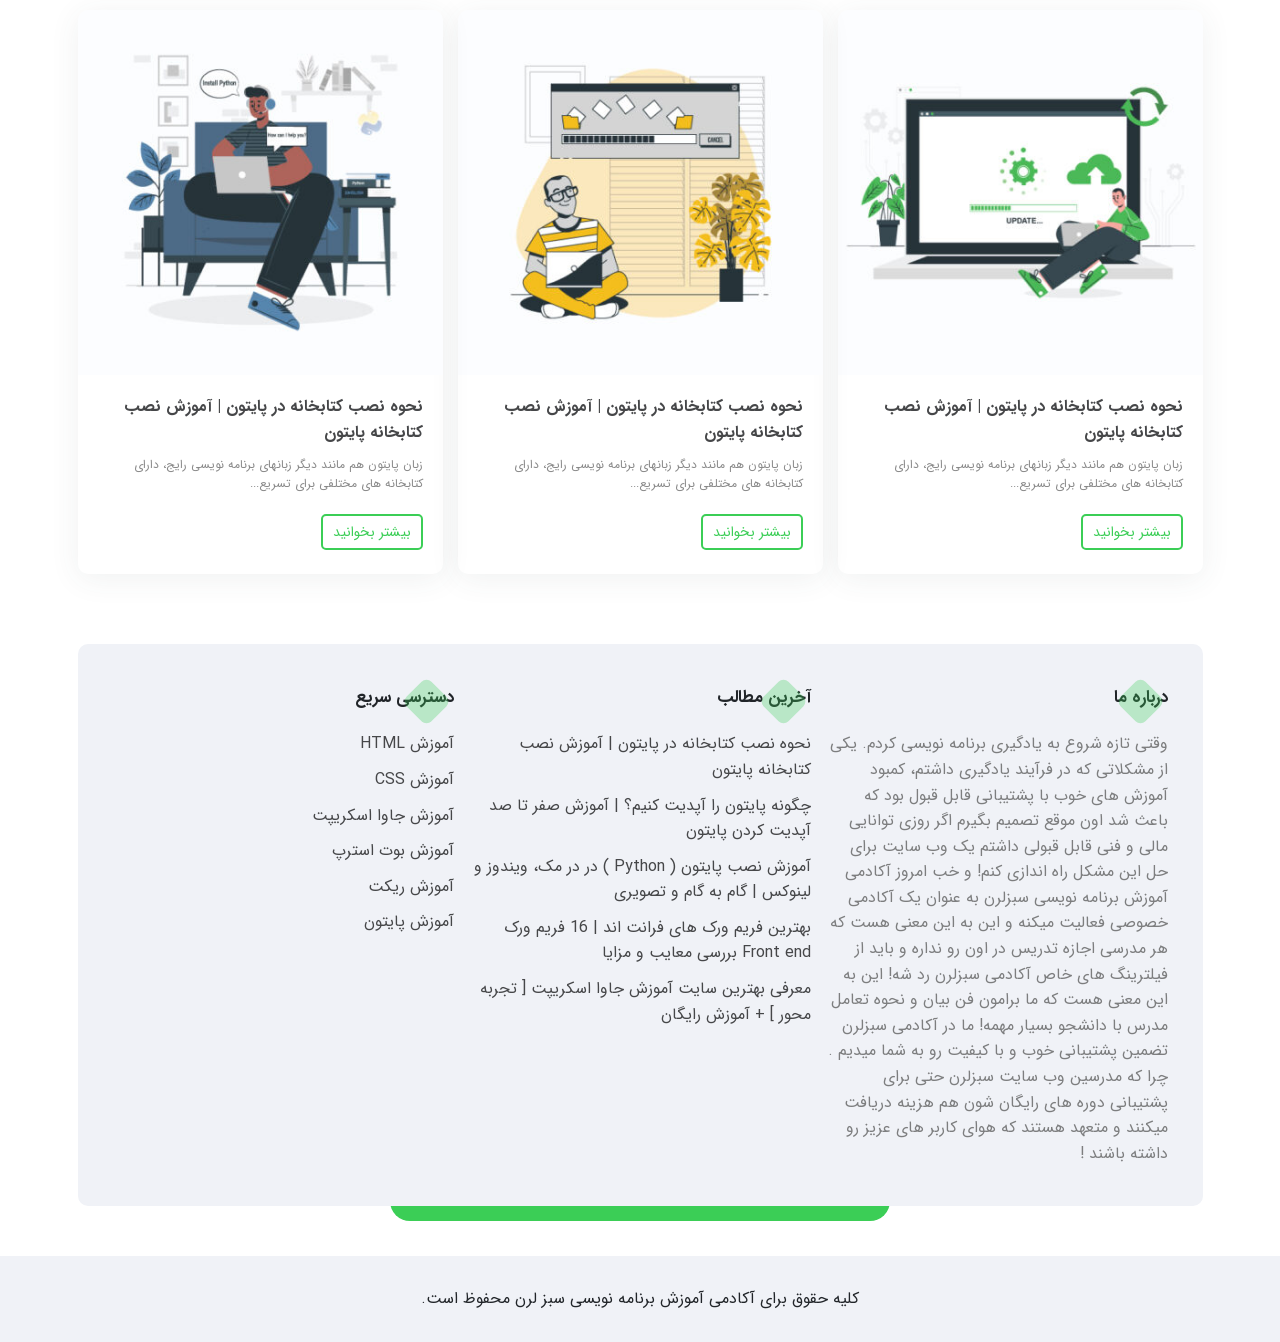
==== commit cba4b9fc: "feat(course): fetch and render presell courses with dynamic rating" ====
--- a/index.html
+++ b/index.html
@@ -515,283 +515,8 @@
 
         <div class="presell__slider">
           <div class="swiper swiper-container">
-            <div class="swiper-wrapper">
-              <div class="swiper-slide">
-                <div class="course-box">
-                  <a href="#">
-                    <img
-                      src="images/courses/fareelancer.png"
-                      alt="Course img"
-                      class="course-box__img"
-                    />
-                  </a>
-                  <div class="course-box__main">
-                    <a href="#" class="course-box__title"
-                      >دوره پروژه محور متخصص جنگو</a
-                    >
-
-                    <div class="course-box__rating-teacher">
-                      <div class="course-box__teacher">
-                        <i
-                          class="fas fa-chalkboard-teacher course-box__teacher-icon"
-                        ></i>
-                        <a href="#" class="course-box__teacher-link"
-                          >رضا دولتی</a
-                        >
-                      </div>
-                      <div class="course-box__rating">
-                        <img
-                          src="images/svgs/star.svg"
-                          alt="rating"
-                          class="course-box__star"
-                        />
-                        <img
-                          src="images/svgs/star_fill.svg"
-                          alt="rating"
-                          class="course-box__star"
-                        />
-                        <img
-                          src="images/svgs/star_fill.svg"
-                          alt="rating"
-                          class="course-box__star"
-                        />
-                        <img
-                          src="images/svgs/star_fill.svg"
-                          alt="rating"
-                          class="course-box__star"
-                        />
-                        <img
-                          src="images/svgs/star_fill.svg"
-                          alt="rating"
-                          class="course-box__star"
-                        />
-                      </div>
-                    </div>
-
-                    <div class="course-box__status">
-                      <div class="course-box__users">
-                        <i class="fas fa-users course-box__users-icon"></i>
-                        <span class="course-box__users-text">500</span>
-                      </div>
-                      <span class="course-box__price">1,000,000</span>
-                    </div>
-                  </div>
-
-                  <div class="course-box__footer">
-                    <a href="#" class="course-box__footer-link">
-                      مشاهده اطلاعات
-                      <i class="fas fa-arrow-left course-box__footer-icon"></i>
-                    </a>
-                  </div>
-                </div>
-              </div>
-              <div class="swiper-slide">
-                <div class="course-box">
-                  <a href="#">
-                    <img
-                      src="images/courses/js_project.png"
-                      alt="Course img"
-                      class="course-box__img"
-                    />
-                  </a>
-                  <div class="course-box__main">
-                    <a href="#" class="course-box__title"
-                      >دوره پروژه محور متخصص جنگو</a
-                    >
-
-                    <div class="course-box__rating-teacher">
-                      <div class="course-box__teacher">
-                        <i
-                          class="fas fa-chalkboard-teacher course-box__teacher-icon"
-                        ></i>
-                        <a href="#" class="course-box__teacher-link"
-                          >رضا دولتی</a
-                        >
-                      </div>
-                      <div class="course-box__rating">
-                        <img
-                          src="images/svgs/star.svg"
-                          alt="rating"
-                          class="course-box__star"
-                        />
-                        <img
-                          src="images/svgs/star_fill.svg"
-                          alt="rating"
-                          class="course-box__star"
-                        />
-                        <img
-                          src="images/svgs/star_fill.svg"
-                          alt="rating"
-                          class="course-box__star"
-                        />
-                        <img
-                          src="images/svgs/star_fill.svg"
-                          alt="rating"
-                          class="course-box__star"
-                        />
-                        <img
-                          src="images/svgs/star_fill.svg"
-                          alt="rating"
-                          class="course-box__star"
-                        />
-                      </div>
-                    </div>
-
-                    <div class="course-box__status">
-                      <div class="course-box__users">
-                        <i class="fas fa-users course-box__users-icon"></i>
-                        <span class="course-box__users-text">500</span>
-                      </div>
-                      <span class="course-box__price">1,000,000</span>
-                    </div>
-                  </div>
-
-                  <div class="course-box__footer">
-                    <a href="#" class="course-box__footer-link">
-                      مشاهده اطلاعات
-                      <i class="fas fa-arrow-left course-box__footer-icon"></i>
-                    </a>
-                  </div>
-                </div>
-              </div>
-              <div class="swiper-slide">
-                <div class="course-box">
-                  <a href="#">
-                    <img
-                      src="images/courses/nodejs.png"
-                      alt="Course img"
-                      class="course-box__img"
-                    />
-                  </a>
-                  <div class="course-box__main">
-                    <a href="#" class="course-box__title"
-                      >دوره پروژه محور متخصص جنگو</a
-                    >
-
-                    <div class="course-box__rating-teacher">
-                      <div class="course-box__teacher">
-                        <i
-                          class="fas fa-chalkboard-teacher course-box__teacher-icon"
-                        ></i>
-                        <a href="#" class="course-box__teacher-link"
-                          >رضا دولتی</a
-                        >
-                      </div>
-                      <div class="course-box__rating">
-                        <img
-                          src="images/svgs/star.svg"
-                          alt="rating"
-                          class="course-box__star"
-                        />
-                        <img
-                          src="images/svgs/star_fill.svg"
-                          alt="rating"
-                          class="course-box__star"
-                        />
-                        <img
-                          src="images/svgs/star_fill.svg"
-                          alt="rating"
-                          class="course-box__star"
-                        />
-                        <img
-                          src="images/svgs/star_fill.svg"
-                          alt="rating"
-                          class="course-box__star"
-                        />
-                        <img
-                          src="images/svgs/star_fill.svg"
-                          alt="rating"
-                          class="course-box__star"
-                        />
-                      </div>
-                    </div>
-
-                    <div class="course-box__status">
-                      <div class="course-box__users">
-                        <i class="fas fa-users course-box__users-icon"></i>
-                        <span class="course-box__users-text">500</span>
-                      </div>
-                      <span class="course-box__price">1,000,000</span>
-                    </div>
-                  </div>
-
-                  <div class="course-box__footer">
-                    <a href="#" class="course-box__footer-link">
-                      مشاهده اطلاعات
-                      <i class="fas fa-arrow-left course-box__footer-icon"></i>
-                    </a>
-                  </div>
-                </div>
-              </div>
-              <div class="swiper-slide">
-                <div class="course-box">
-                  <a href="#">
-                    <img
-                      src="images/courses/youtuber.png"
-                      alt="Course img"
-                      class="course-box__img"
-                    />
-                  </a>
-                  <div class="course-box__main">
-                    <a href="#" class="course-box__title"
-                      >دوره پروژه محور متخصص جنگو</a
-                    >
-
-                    <div class="course-box__rating-teacher">
-                      <div class="course-box__teacher">
-                        <i
-                          class="fas fa-chalkboard-teacher course-box__teacher-icon"
-                        ></i>
-                        <a href="#" class="course-box__teacher-link"
-                          >رضا دولتی</a
-                        >
-                      </div>
-                      <div class="course-box__rating">
-                        <img
-                          src="images/svgs/star.svg"
-                          alt="rating"
-                          class="course-box__star"
-                        />
-                        <img
-                          src="images/svgs/star_fill.svg"
-                          alt="rating"
-                          class="course-box__star"
-                        />
-                        <img
-                          src="images/svgs/star_fill.svg"
-                          alt="rating"
-                          class="course-box__star"
-                        />
-                        <img
-                          src="images/svgs/star_fill.svg"
-                          alt="rating"
-                          class="course-box__star"
-                        />
-                        <img
-                          src="images/svgs/star_fill.svg"
-                          alt="rating"
-                          class="course-box__star"
-                        />
-                      </div>
-                    </div>
-
-                    <div class="course-box__status">
-                      <div class="course-box__users">
-                        <i class="fas fa-users course-box__users-icon"></i>
-                        <span class="course-box__users-text">500</span>
-                      </div>
-                      <span class="course-box__price">1,000,000</span>
-                    </div>
-                  </div>
-
-                  <div class="course-box__footer">
-                    <a href="#" class="course-box__footer-link">
-                      مشاهده اطلاعات
-                      <i class="fas fa-arrow-left course-box__footer-icon"></i>
-                    </a>
-                  </div>
-                </div>
-              </div>
+            <div class="swiper-wrapper" id="presell-courses-wrapper" >
+              <!-- Data Loaded From JS -->
             </div>
           </div>
         </div>
--- a/css/index.css
+++ b/css/index.css
@@ -6,6 +6,7 @@
 @import url("./defaults.css");
 @import url("./footer.css");
 @import url("./course-box.css");
+@import url("./helper.css");
 
 /* Start Landing Style  */
 
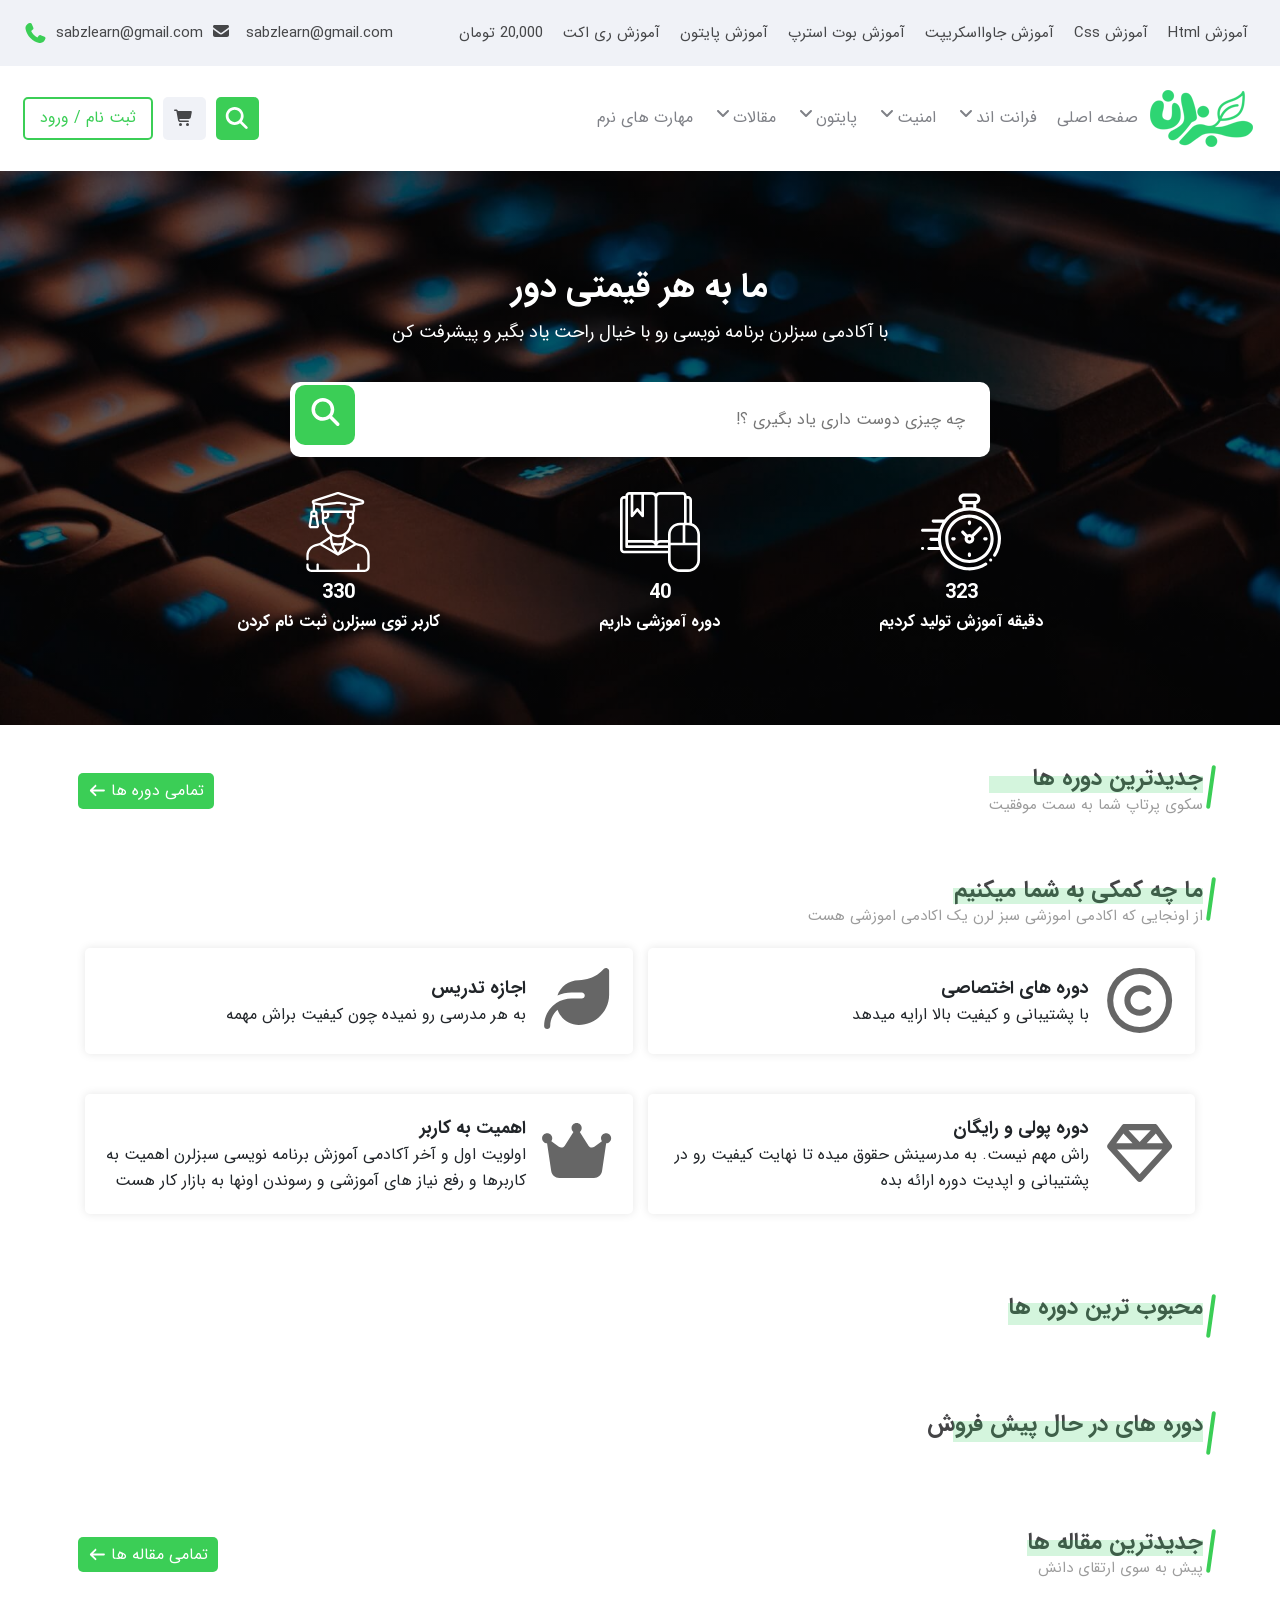
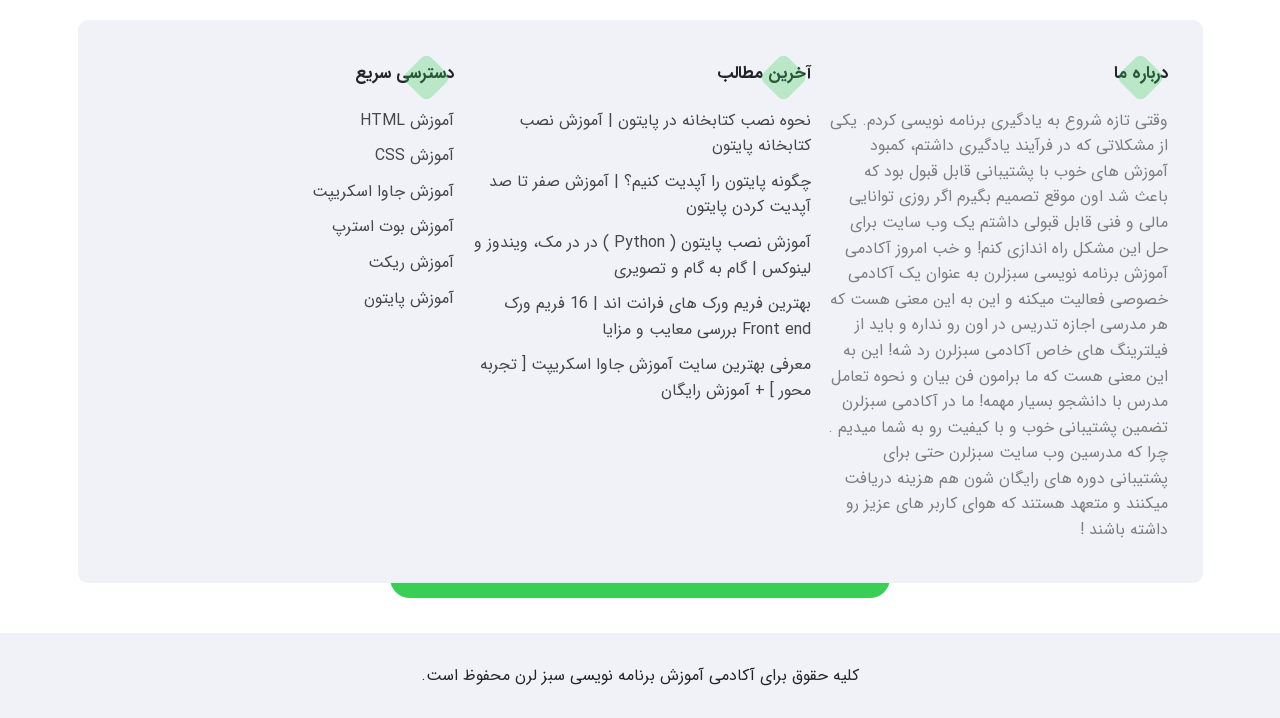
==== commit 7e98164a: "feat(article): fetch and render latest 6 articles from backend" ====
--- a/index.html
+++ b/index.html
@@ -524,8 +524,9 @@
     </div>
 
     <!-- Finish Pre-sell Courses -->
+
+
     <!-- Start Articles -->
-
     <section class="articles">
       <div class="container">
         <div class="articles-header">
@@ -542,76 +543,8 @@
         </div>
 
         <div class="articles__content">
-          <div class="row">
-            <div class="col-4">
-              <div class="article-card">
-                <div class="article-card__header">
-                  <a href="#" class="article-card__link-img">
-                    <img
-                      src="images/blogs/2.jpg"
-                      class="article-card__img"
-                      alt="Article Cover"
-                    />
-                  </a>
-                </div>
-                <div class="article-card__content">
-                  <a href="#" class="article-card__link">
-                    نحوه نصب کتابخانه در پایتون | آموزش نصب کتابخانه پایتون
-                  </a>
-                  <p class="article-card__text">
-                    زبان پایتون هم مانند دیگر زبان­های برنامه نویسی رایج، دارای
-                    کتابخانه های مختلفی برای تسریع...
-                  </p>
-                  <a href="#" class="article-card__btn">بیشتر بخوانید</a>
-                </div>
-              </div>
-            </div>
-            <div class="col-4">
-              <div class="article-card">
-                <div class="article-card__header">
-                  <a href="#" class="article-card__link-img">
-                    <img
-                      src="images/blogs/1.jpg"
-                      class="article-card__img"
-                      alt="Article Cover"
-                    />
-                  </a>
-                </div>
-                <div class="article-card__content">
-                  <a href="#" class="article-card__link">
-                    نحوه نصب کتابخانه در پایتون | آموزش نصب کتابخانه پایتون
-                  </a>
-                  <p class="article-card__text">
-                    زبان پایتون هم مانند دیگر زبان­های برنامه نویسی رایج، دارای
-                    کتابخانه های مختلفی برای تسریع...
-                  </p>
-                  <a href="#" class="article-card__btn">بیشتر بخوانید</a>
-                </div>
-              </div>
-            </div>
-            <div class="col-4">
-              <div class="article-card">
-                <div class="article-card__header">
-                  <a href="#" class="article-card__link-img">
-                    <img
-                      src="images/blogs/3.jpg"
-                      class="article-card__img"
-                      alt="Article Cover"
-                    />
-                  </a>
-                </div>
-                <div class="article-card__content">
-                  <a href="#" class="article-card__link">
-                    نحوه نصب کتابخانه در پایتون | آموزش نصب کتابخانه پایتون
-                  </a>
-                  <p class="article-card__text">
-                    زبان پایتون هم مانند دیگر زبان­های برنامه نویسی رایج، دارای
-                    کتابخانه های مختلفی برای تسریع...
-                  </p>
-                  <a href="#" class="article-card__btn">بیشتر بخوانید</a>
-                </div>
-              </div>
-            </div>
+          <div class="row" id="articles-wrapper">
+
           </div>
         </div>
       </div>
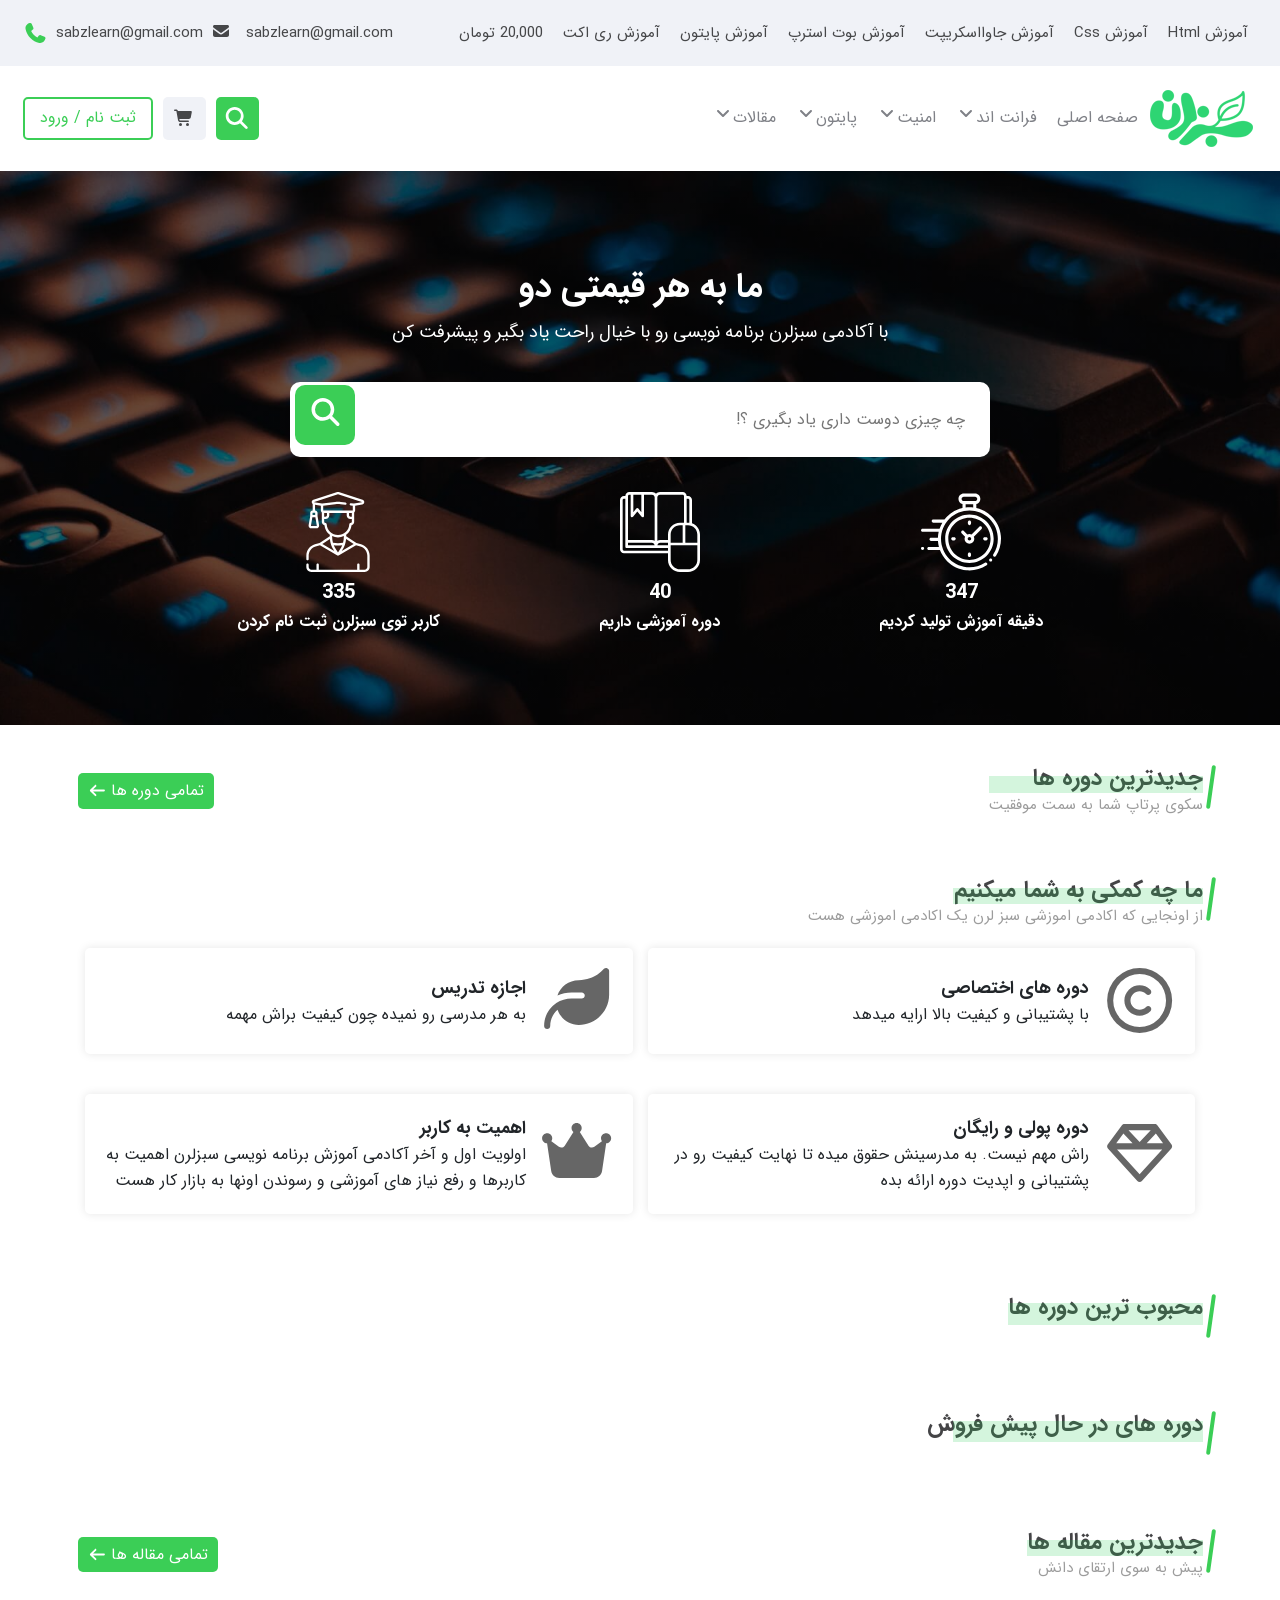
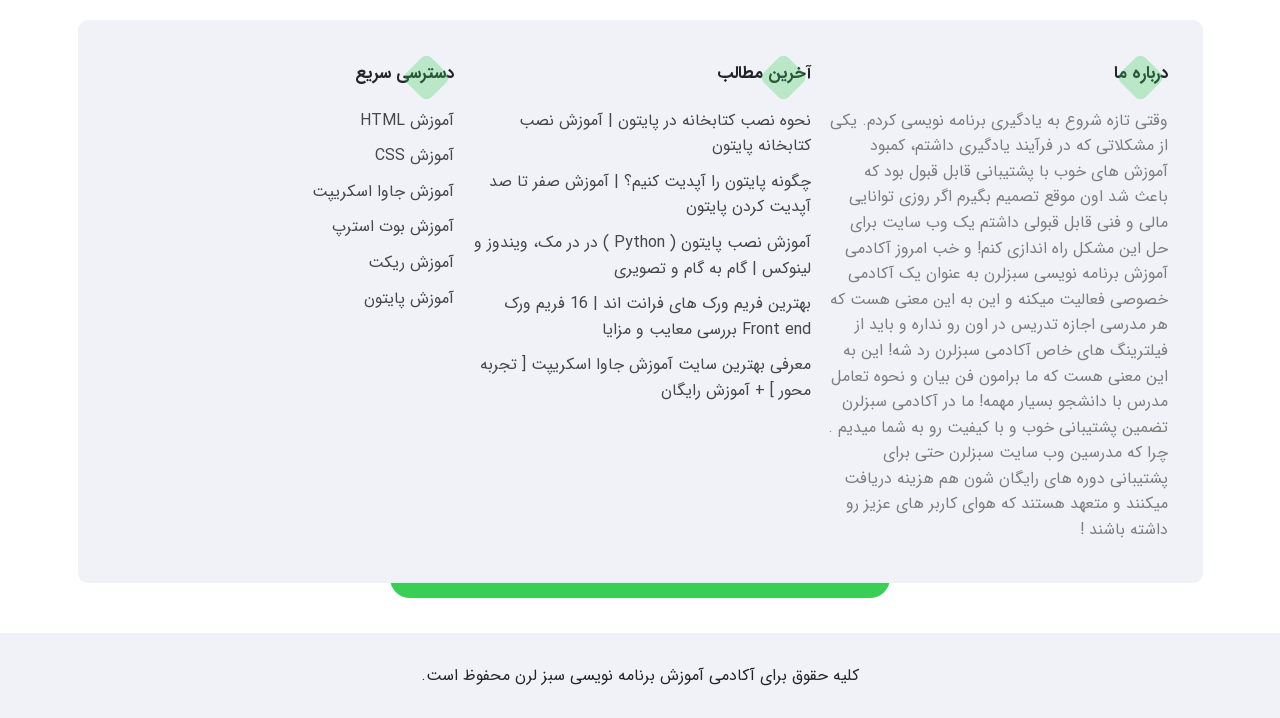
==== commit ff8fca22: "feat(navbar): add dynamic navbar menus with submenus from API" ====
--- a/index.html
+++ b/index.html
@@ -73,7 +73,7 @@
                 class="main-header__logo"
               />
 
-              <ul class="main-header__menu">
+              <ul class="main-header__menu" id="menus-wrapper">
                 <li class="main-header__item">
                   <a href="#" class="main-header__link">صفحه اصلی</a>
                 </li>
@@ -92,26 +92,7 @@
                           >آموزش Html</a
                         >
                       </li>
-                      <li class="main-header__dropdown-item">
-                        <a href="#" class="main-header__dropdown-link"
-                          >آموزش Css</a
-                        >
-                      </li>
-                      <li class="main-header__dropdown-item">
-                        <a href="#" class="main-header__dropdown-link"
-                          >آموزش جاوااسکریپت</a
-                        >
-                      </li>
-                      <li class="main-header__dropdown-item">
-                        <a href="#" class="main-header__dropdown-link"
-                          >آموزش FlexBox</a
-                        >
-                      </li>
-                      <li class="main-header__dropdown-item">
-                        <a href="#" class="main-header__dropdown-link"
-                          >آموزش جامع React</a
-                        >
-                      </li>
+                      <!-- Data Loaded From JS -->
                     </ul>
                   </a>
                 </li>
@@ -209,10 +190,6 @@
                       </li>
                     </ul>
                   </a>
-                </li>
-
-                <li class="main-header__item">
-                  <a href="#" class="main-header__link"> مهارت های نرم </a>
                 </li>
               </ul>
             </div>
@@ -496,7 +473,7 @@
         <div class="popular__slider">
           <div class="swiper swiper-container">
             <div class="swiper-wrapper" id="popular-courses-wrapper">
-               <!-- Data Loaded From Js  -->
+              <!-- Data Loaded From Js  -->
             </div>
           </div>
         </div>
@@ -515,7 +492,7 @@
 
         <div class="presell__slider">
           <div class="swiper swiper-container">
-            <div class="swiper-wrapper" id="presell-courses-wrapper" >
+            <div class="swiper-wrapper" id="presell-courses-wrapper">
               <!-- Data Loaded From JS -->
             </div>
           </div>
@@ -524,7 +501,6 @@
     </div>
 
     <!-- Finish Pre-sell Courses -->
-
 
     <!-- Start Articles -->
     <section class="articles">
@@ -543,9 +519,7 @@
         </div>
 
         <div class="articles__content">
-          <div class="row" id="articles-wrapper">
-
-          </div>
+          <div class="row" id="articles-wrapper"></div>
         </div>
       </div>
     </section>
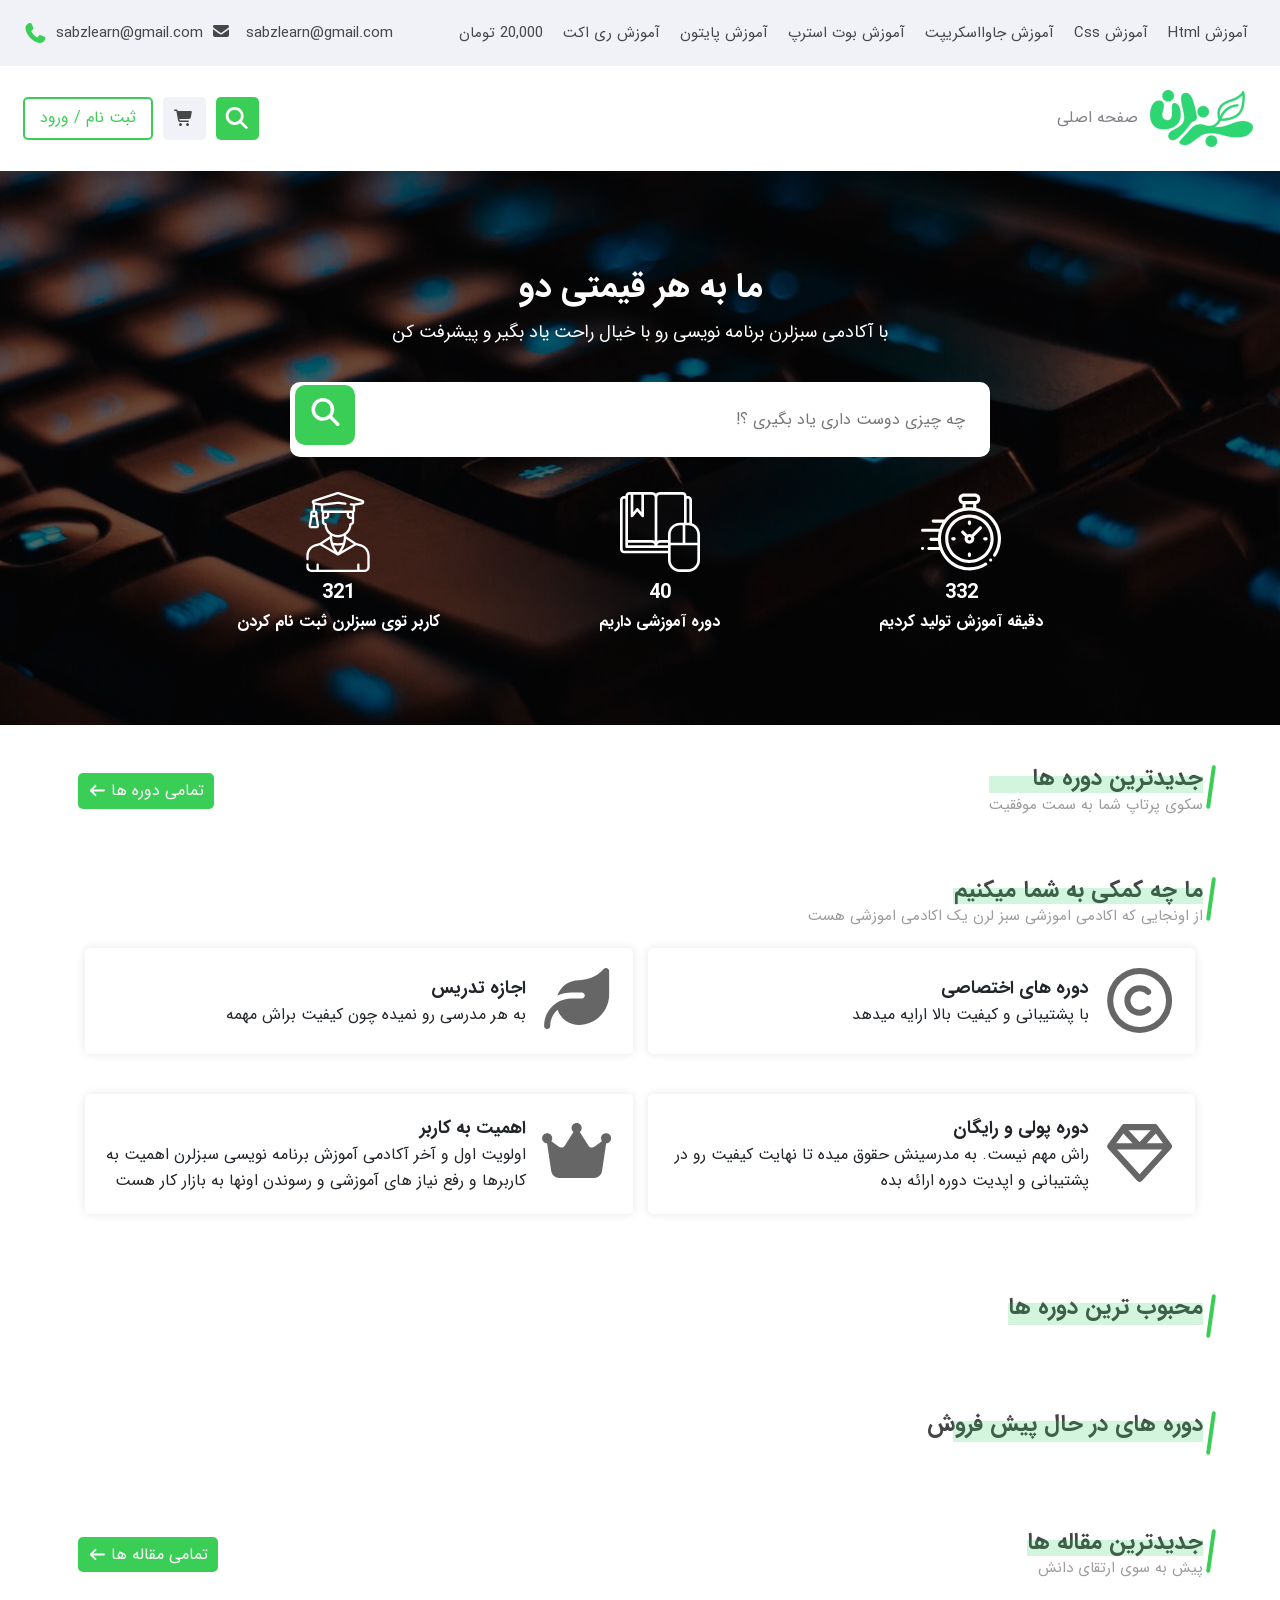
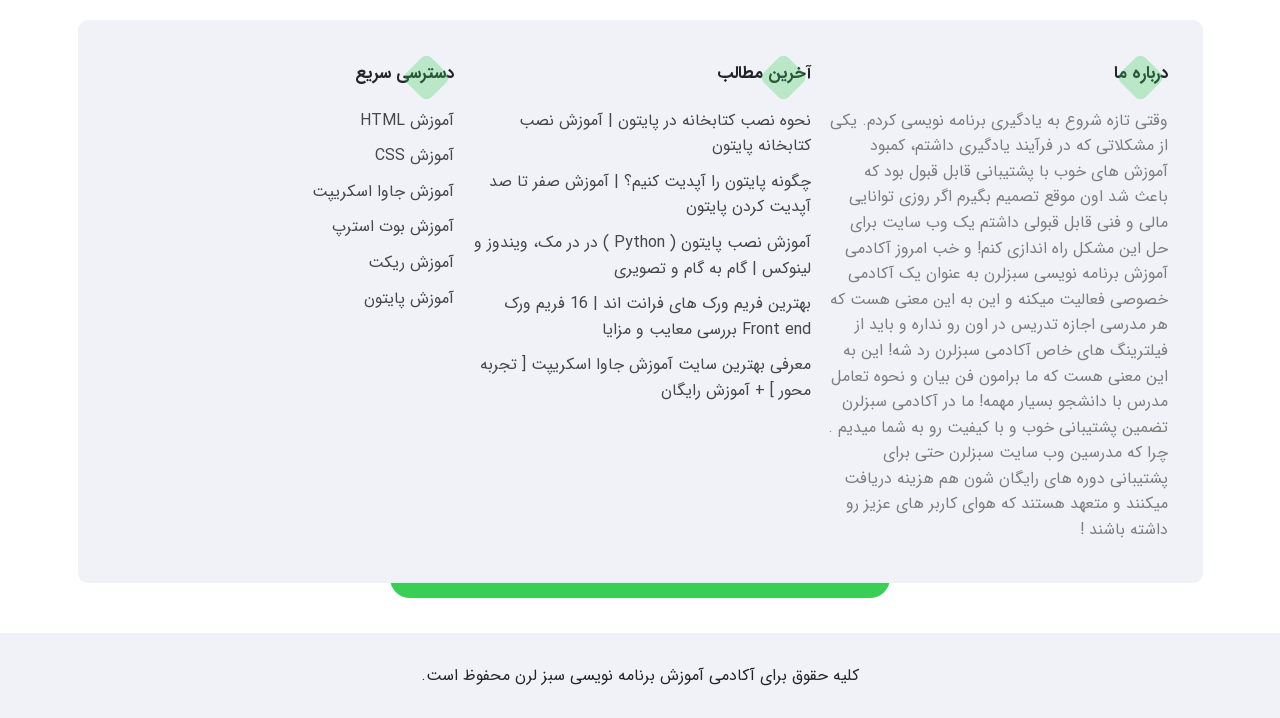
==== commit fe9cdacc: "feat(category) : add dynamic category page to fetch and display courses by category" ====
--- a/index.html
+++ b/index.html
@@ -73,124 +73,12 @@
                 class="main-header__logo"
               />
 
-              <ul class="main-header__menu" id="menus-wrapper">
+              <ul class="main-header__menu" id="menu-wrapper">
                 <li class="main-header__item">
                   <a href="#" class="main-header__link">صفحه اصلی</a>
                 </li>
 
-                <li class="main-header__item">
-                  <a href="#" class="main-header__link">
-                    فرانت اند
-                    <i
-                      class="fas fa-angle-down"
-                      class="main-header__link-icon"
-                    ></i>
-
-                    <ul class="main-header__dropdown">
-                      <li class="main-header__dropdown-item">
-                        <a href="#" class="main-header__dropdown-link"
-                          >آموزش Html</a
-                        >
-                      </li>
-                      <!-- Data Loaded From JS -->
-                    </ul>
-                  </a>
-                </li>
-
-                <li class="main-header__item">
-                  <a href="#" class="main-header__link">
-                    امنیت
-                    <i
-                      class="fas fa-angle-down"
-                      class="main-header__link-icon"
-                    ></i>
-                    <ul class="main-header__dropdown">
-                      <li class="main-header__dropdown-item">
-                        <a href="#" class="main-header__dropdown-link"
-                          >آموزش کالی لینوکس</a
-                        >
-                      </li>
-                      <li class="main-header__dropdown-item">
-                        <a href="#" class="main-header__dropdown-link"
-                          >آموزش پایتون سیاه</a
-                        >
-                      </li>
-                      <li class="main-header__dropdown-item">
-                        <a href="#" class="main-header__dropdown-link">
-                          آموزش جاوااسکریپت سیاه
-                        </a>
-                      </li>
-                      <li class="main-header__dropdown-item">
-                        <a href="#" class="main-header__dropdown-link"
-                          >آموزش شبکه</a
-                        >
-                      </li>
-                    </ul>
-                  </a>
-                </li>
-
-                <li class="main-header__item">
-                  <a href="#" class="main-header__link">
-                    پایتون
-                    <i
-                      class="fas fa-angle-down"
-                      class="main-header__link-icon"
-                    ></i>
-                    <ul class="main-header__dropdown">
-                      <li class="main-header__dropdown-item">
-                        <a href="#" class="main-header__dropdown-link"
-                          >آموزش پایتون</a
-                        >
-                      </li>
-
-                      <li class="main-header__dropdown-item">
-                        <a href="#" class="main-header__dropdown-link">
-                          متخصص جنگو
-                        </a>
-                      </li>
-                      <li class="main-header__dropdown-item">
-                        <a href="#" class="main-header__dropdown-link">
-                          پروژه های کاربری با پایتون
-                        </a>
-                      </li>
-                      <li class="main-header__dropdown-item">
-                        <a href="#" class="main-header__dropdown-link">
-                          ترفند های کاربردی پایتون</a
-                        >
-                      </li>
-                    </ul>
-                  </a>
-                </li>
-
-                <li class="main-header__item">
-                  <a href="#" class="main-header__link">
-                    مقالات
-                    <i
-                      class="fas fa-angle-down"
-                      class="main-header__link-icon"
-                    ></i>
-                    <ul class="main-header__dropdown">
-                      <li class="main-header__dropdown-item">
-                        <a href="#" class="main-header__dropdown-link">
-                          توسعه وب
-                        </a>
-                      </li>
-                      <li class="main-header__dropdown-item">
-                        <a href="#" class="main-header__dropdown-link">
-                          پایتون
-                        </a>
-                      </li>
-                      <li class="main-header__dropdown-item">
-                        <a href="#" class="main-header__dropdown-link">
-                          جاوااسکریپت
-                        </a>
-                      </li>
-                      <li class="main-header__dropdown-item">
-                        <a href="#" class="main-header__dropdown-link"> شبکه</a>
-                      </li>
-                    </ul>
-                  </a>
-                </li>
+
               </ul>
             </div>
             <div class="main-header__left">
